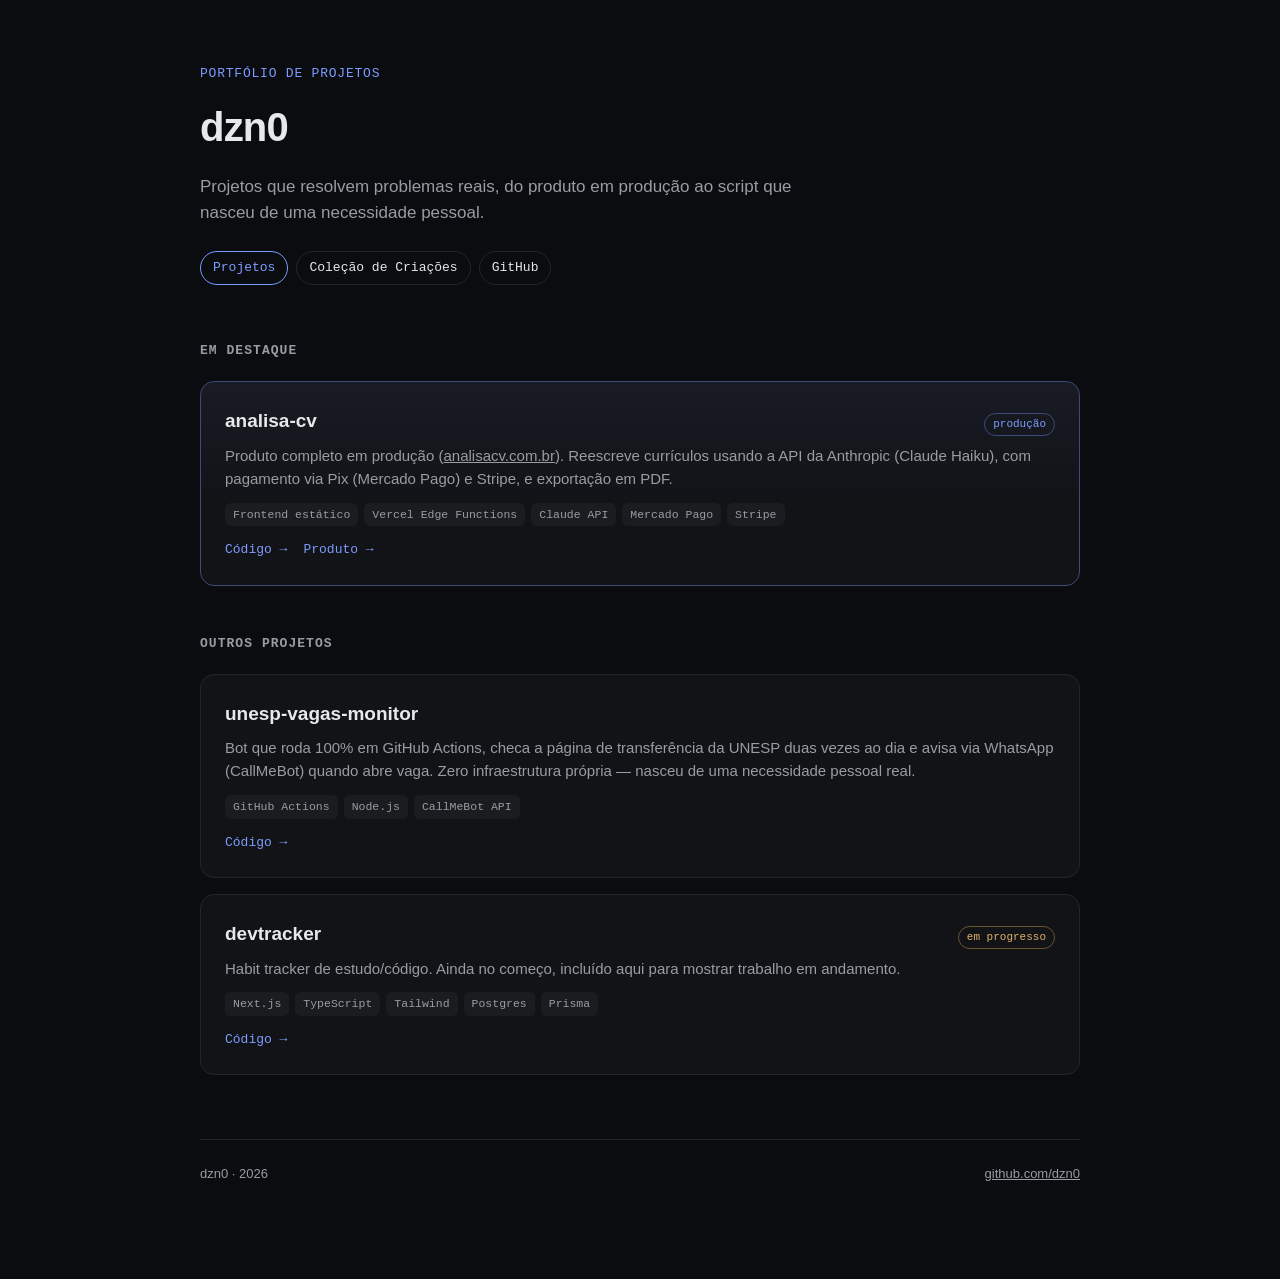
==== index.html @ fe2613f8 "Add initial GitHub Pages site with projects portfolio and creations placeholder Co-Authored-By: Clau" ====
<!doctype html>
<html lang="pt-BR">
<head>
  <meta charset="UTF-8" />
  <meta name="viewport" content="width=device-width, initial-scale=1.0" />
  <title>dzn0 — Portfólio de Projetos</title>
  <meta name="description" content="Projetos técnicos de André — analisa-cv, unesp-vagas-monitor, devtracker." />
  <link rel="stylesheet" href="assets/style.css" />
</head>
<body>
  <div class="wrap">
    <header class="hero">
      <p class="eyebrow">Portfólio de Projetos</p>
      <h1>dzn0</h1>
      <p class="lede">
        Projetos que resolvem problemas reais, do produto em produção ao script que
        nasceu de uma necessidade pessoal.
      </p>
      <nav class="nav-links">
        <a href="index.html" aria-current="page">Projetos</a>
        <a href="criacoes/index.html">Coleção de Criações</a>
        <a href="https://github.com/dzn0" target="_blank" rel="noopener">GitHub</a>
      </nav>
    </header>

    <section>
      <h2>Em destaque</h2>
      <article class="card featured">
        <div class="card-top">
          <h3><a href="https://github.com/dzn0/analisa-cv" target="_blank" rel="noopener">analisa-cv</a></h3>
          <span class="tag">produção</span>
        </div>
        <p>
          Produto completo em produção (<a href="https://analisacv.com.br" target="_blank" rel="noopener" style="color:var(--text-dim)">analisacv.com.br</a>).
          Reescreve currículos usando a API da Anthropic (Claude Haiku), com pagamento via
          Pix (Mercado Pago) e Stripe, e exportação em PDF.
        </p>
        <div class="stack">
          <span>Frontend estático</span>
          <span>Vercel Edge Functions</span>
          <span>Claude API</span>
          <span>Mercado Pago</span>
          <span>Stripe</span>
        </div>
        <div class="card-links">
          <a href="https://github.com/dzn0/analisa-cv" target="_blank" rel="noopener">Código →</a>
          <a href="https://analisacv.com.br" target="_blank" rel="noopener">Produto →</a>
        </div>
      </article>
    </section>

    <section>
      <h2>Outros projetos</h2>

      <article class="card">
        <div class="card-top">
          <h3><a href="https://github.com/dzn0/unesp-vagas-monitor" target="_blank" rel="noopener">unesp-vagas-monitor</a></h3>
        </div>
        <p>
          Bot que roda 100% em GitHub Actions, checa a página de transferência da UNESP
          duas vezes ao dia e avisa via WhatsApp (CallMeBot) quando abre vaga. Zero
          infraestrutura própria — nasceu de uma necessidade pessoal real.
        </p>
        <div class="stack">
          <span>GitHub Actions</span>
          <span>Node.js</span>
          <span>CallMeBot API</span>
        </div>
        <div class="card-links">
          <a href="https://github.com/dzn0/unesp-vagas-monitor" target="_blank" rel="noopener">Código →</a>
        </div>
      </article>

      <article class="card">
        <div class="card-top">
          <h3><a href="https://github.com/dzn0/devtracker" target="_blank" rel="noopener">devtracker</a></h3>
          <span class="tag wip">em progresso</span>
        </div>
        <p>
          Habit tracker de estudo/código. Ainda no começo, incluído aqui para mostrar
          trabalho em andamento.
        </p>
        <div class="stack">
          <span>Next.js</span>
          <span>TypeScript</span>
          <span>Tailwind</span>
          <span>Postgres</span>
          <span>Prisma</span>
        </div>
        <div class="card-links">
          <a href="https://github.com/dzn0/devtracker" target="_blank" rel="noopener">Código →</a>
        </div>
      </article>
    </section>

    <footer>
      <span>dzn0 · 2026</span>
      <a href="https://github.com/dzn0" target="_blank" rel="noopener">github.com/dzn0</a>
    </footer>
  </div>
</body>
</html>
---- assets/style.css ----
:root {
  color-scheme: dark;
  --bg: #0b0c0f;
  --bg-elev: #121317;
  --border: #23252b;
  --text: #e7e8ea;
  --text-dim: #9a9ca3;
  --accent: #7c9cff;
  --accent-dim: #3d4a7a;
  --mono: "SFMono-Regular", ui-monospace, "JetBrains Mono", Consolas, monospace;
  --sans: -apple-system, "Segoe UI", Inter, Helvetica, Arial, sans-serif;
  --radius: 14px;
  --max-width: 880px;
}

* { box-sizing: border-box; }

html, body {
  margin: 0;
  padding: 0;
  background: var(--bg);
  color: var(--text);
  font-family: var(--sans);
  line-height: 1.55;
}

body {
  padding: 64px 24px 96px;
}

.wrap {
  max-width: var(--max-width);
  margin: 0 auto;
}

header.hero {
  margin-bottom: 56px;
}

.eyebrow {
  font-family: var(--mono);
  font-size: 13px;
  color: var(--accent);
  letter-spacing: 0.06em;
  text-transform: uppercase;
  margin: 0 0 12px;
}

h1 {
  font-size: clamp(28px, 5vw, 40px);
  margin: 0 0 16px;
  letter-spacing: -0.02em;
}

.lede {
  color: var(--text-dim);
  font-size: 17px;
  max-width: 640px;
  margin: 0 0 24px;
}

.nav-links {
  display: flex;
  gap: 8px;
  flex-wrap: wrap;
}

.nav-links a {
  font-family: var(--mono);
  font-size: 13px;
  color: var(--text);
  text-decoration: none;
  border: 1px solid var(--border);
  padding: 6px 12px;
  border-radius: 999px;
  transition: border-color 0.15s ease, color 0.15s ease;
}

.nav-links a:hover,
.nav-links a[aria-current="page"] {
  border-color: var(--accent);
  color: var(--accent);
}

section {
  margin-bottom: 48px;
}

section > h2 {
  font-size: 13px;
  font-family: var(--mono);
  text-transform: uppercase;
  letter-spacing: 0.08em;
  color: var(--text-dim);
  margin: 0 0 20px;
}

.card {
  background: var(--bg-elev);
  border: 1px solid var(--border);
  border-radius: var(--radius);
  padding: 24px;
  margin-bottom: 16px;
  transition: border-color 0.15s ease, transform 0.15s ease;
}

.card:hover {
  border-color: var(--accent-dim);
}

.card.featured {
  border-color: var(--accent-dim);
  background: linear-gradient(180deg, rgba(124,156,255,0.06), transparent 60%), var(--bg-elev);
}

.card-top {
  display: flex;
  align-items: baseline;
  justify-content: space-between;
  gap: 12px;
  flex-wrap: wrap;
  margin-bottom: 8px;
}

.card h3 {
  margin: 0;
  font-size: 19px;
}

.card h3 a {
  color: var(--text);
  text-decoration: none;
}

.card h3 a:hover {
  color: var(--accent);
}

.tag {
  font-family: var(--mono);
  font-size: 11px;
  color: var(--accent);
  border: 1px solid var(--accent-dim);
  padding: 2px 8px;
  border-radius: 999px;
  white-space: nowrap;
}

.tag.wip {
  color: #e0b168;
  border-color: #6b552e;
}

.card p {
  color: var(--text-dim);
  margin: 0 0 12px;
  font-size: 15px;
}

.stack {
  display: flex;
  flex-wrap: wrap;
  gap: 6px;
  margin-bottom: 14px;
}

.stack span {
  font-family: var(--mono);
  font-size: 11.5px;
  color: var(--text-dim);
  background: rgba(255,255,255,0.04);
  padding: 3px 8px;
  border-radius: 6px;
}

.card-links {
  display: flex;
  gap: 16px;
}

.card-links a {
  font-family: var(--mono);
  font-size: 13px;
  color: var(--accent);
  text-decoration: none;
}

.card-links a:hover {
  text-decoration: underline;
}

.placeholder {
  border: 1px dashed var(--border);
  border-radius: var(--radius);
  padding: 32px 24px;
  color: var(--text-dim);
  font-size: 14px;
  text-align: center;
}

.gallery {
  display: grid;
  grid-template-columns: repeat(auto-fill, minmax(220px, 1fr));
  gap: 16px;
}

.gallery figure {
  margin: 0;
  border: 1px solid var(--border);
  border-radius: var(--radius);
  overflow: hidden;
  background: var(--bg-elev);
}

.gallery img {
  display: block;
  width: 100%;
  height: auto;
}

.gallery figcaption {
  padding: 10px 14px;
  font-size: 13px;
  color: var(--text-dim);
}

footer {
  margin-top: 64px;
  padding-top: 24px;
  border-top: 1px solid var(--border);
  color: var(--text-dim);
  font-size: 13px;
  display: flex;
  justify-content: space-between;
  flex-wrap: wrap;
  gap: 8px;
}

footer a {
  color: var(--text-dim);
}

footer a:hover {
  color: var(--accent);
}
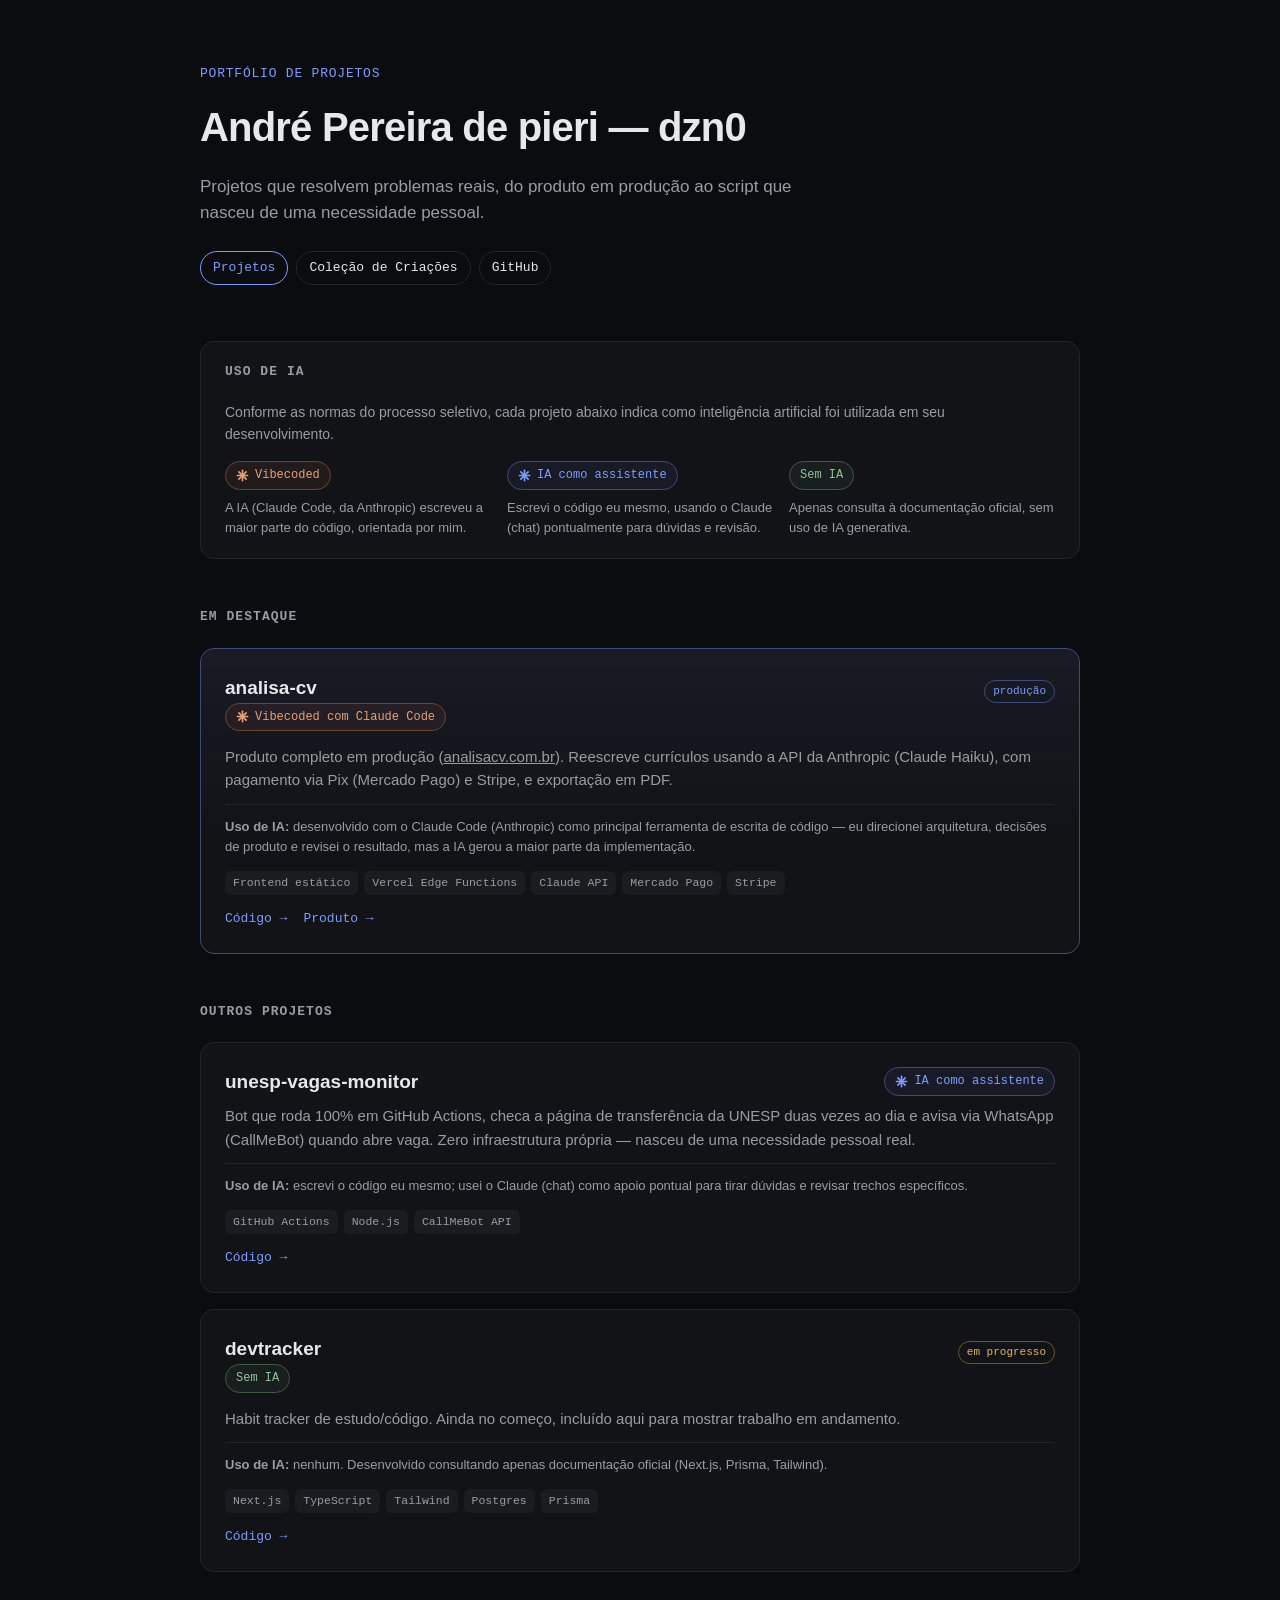
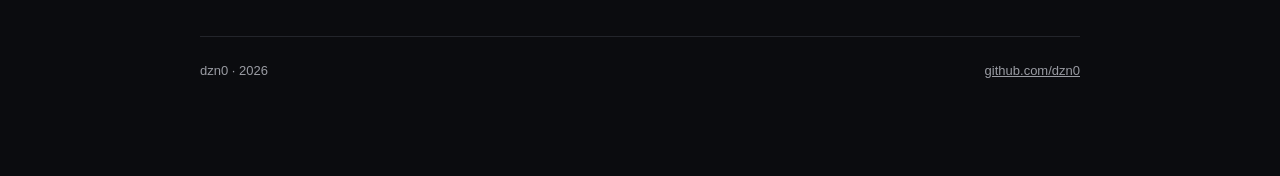
==== commit d3e6bd16: "Add AI usage disclosure per selection process rules Tag each project as vibecoded (Claude Code), ass" ====
--- a/index.html
+++ b/index.html
@@ -11,7 +11,7 @@
   <div class="wrap">
     <header class="hero">
       <p class="eyebrow">Portfólio de Projetos</p>
-      <h1>dzn0</h1>
+      <h1>André Pereira de pieri — dzn0</h1>
       <p class="lede">
         Projetos que resolvem problemas reais, do produto em produção ao script que
         nasceu de uma necessidade pessoal.
@@ -23,6 +23,44 @@
       </nav>
     </header>
 
+    <section class="ai-legend">
+      <h2>Uso de IA</h2>
+      <p>
+        Conforme as normas do processo seletivo, cada projeto abaixo indica como
+        inteligência artificial foi utilizada em seu desenvolvimento.
+      </p>
+      <div class="ai-key">
+        <div class="ai-key-item">
+          <span class="ai-badge vibecoded">
+            <svg viewBox="0 0 24 24" fill="currentColor" aria-hidden="true">
+              <rect x="10.5" y="1" width="3" height="22" rx="1.5"/>
+              <rect x="10.5" y="1" width="3" height="22" rx="1.5" transform="rotate(45 12 12)"/>
+              <rect x="10.5" y="1" width="3" height="22" rx="1.5" transform="rotate(90 12 12)"/>
+              <rect x="10.5" y="1" width="3" height="22" rx="1.5" transform="rotate(135 12 12)"/>
+            </svg>
+            Vibecoded
+          </span>
+          <p>A IA (Claude Code, da Anthropic) escreveu a maior parte do código, orientada por mim.</p>
+        </div>
+        <div class="ai-key-item">
+          <span class="ai-badge assisted">
+            <svg viewBox="0 0 24 24" fill="currentColor" aria-hidden="true">
+              <rect x="10.5" y="1" width="3" height="22" rx="1.5"/>
+              <rect x="10.5" y="1" width="3" height="22" rx="1.5" transform="rotate(45 12 12)"/>
+              <rect x="10.5" y="1" width="3" height="22" rx="1.5" transform="rotate(90 12 12)"/>
+              <rect x="10.5" y="1" width="3" height="22" rx="1.5" transform="rotate(135 12 12)"/>
+            </svg>
+            IA como assistente
+          </span>
+          <p>Escrevi o código eu mesmo, usando o Claude (chat) pontualmente para dúvidas e revisão.</p>
+        </div>
+        <div class="ai-key-item">
+          <span class="ai-badge none">Sem IA</span>
+          <p>Apenas consulta à documentação oficial, sem uso de IA generativa.</p>
+        </div>
+      </div>
+    </section>
+
     <section>
       <h2>Em destaque</h2>
       <article class="card featured">
@@ -30,10 +68,26 @@
           <h3><a href="https://github.com/dzn0/analisa-cv" target="_blank" rel="noopener">analisa-cv</a></h3>
           <span class="tag">produção</span>
         </div>
+        <div class="card-top" style="margin-top:-8px; margin-bottom:14px;">
+          <span class="ai-badge vibecoded">
+            <svg viewBox="0 0 24 24" fill="currentColor" aria-hidden="true">
+              <rect x="10.5" y="1" width="3" height="22" rx="1.5"/>
+              <rect x="10.5" y="1" width="3" height="22" rx="1.5" transform="rotate(45 12 12)"/>
+              <rect x="10.5" y="1" width="3" height="22" rx="1.5" transform="rotate(90 12 12)"/>
+              <rect x="10.5" y="1" width="3" height="22" rx="1.5" transform="rotate(135 12 12)"/>
+            </svg>
+            Vibecoded com Claude Code
+          </span>
+        </div>
         <p>
           Produto completo em produção (<a href="https://analisacv.com.br" target="_blank" rel="noopener" style="color:var(--text-dim)">analisacv.com.br</a>).
           Reescreve currículos usando a API da Anthropic (Claude Haiku), com pagamento via
           Pix (Mercado Pago) e Stripe, e exportação em PDF.
+        </p>
+        <p class="ai-note">
+          <strong>Uso de IA:</strong> desenvolvido com o Claude Code (Anthropic) como
+          principal ferramenta de escrita de código — eu direcionei arquitetura, decisões
+          de produto e revisei o resultado, mas a IA gerou a maior parte da implementação.
         </p>
         <div class="stack">
           <span>Frontend estático</span>
@@ -55,11 +109,24 @@
       <article class="card">
         <div class="card-top">
           <h3><a href="https://github.com/dzn0/unesp-vagas-monitor" target="_blank" rel="noopener">unesp-vagas-monitor</a></h3>
+          <span class="ai-badge assisted">
+            <svg viewBox="0 0 24 24" fill="currentColor" aria-hidden="true">
+              <rect x="10.5" y="1" width="3" height="22" rx="1.5"/>
+              <rect x="10.5" y="1" width="3" height="22" rx="1.5" transform="rotate(45 12 12)"/>
+              <rect x="10.5" y="1" width="3" height="22" rx="1.5" transform="rotate(90 12 12)"/>
+              <rect x="10.5" y="1" width="3" height="22" rx="1.5" transform="rotate(135 12 12)"/>
+            </svg>
+            IA como assistente
+          </span>
         </div>
         <p>
           Bot que roda 100% em GitHub Actions, checa a página de transferência da UNESP
           duas vezes ao dia e avisa via WhatsApp (CallMeBot) quando abre vaga. Zero
           infraestrutura própria — nasceu de uma necessidade pessoal real.
+        </p>
+        <p class="ai-note">
+          <strong>Uso de IA:</strong> escrevi o código eu mesmo; usei o Claude (chat) como
+          apoio pontual para tirar dúvidas e revisar trechos específicos.
         </p>
         <div class="stack">
           <span>GitHub Actions</span>
@@ -76,9 +143,16 @@
           <h3><a href="https://github.com/dzn0/devtracker" target="_blank" rel="noopener">devtracker</a></h3>
           <span class="tag wip">em progresso</span>
         </div>
+        <div class="card-top" style="margin-top:-8px; margin-bottom:14px;">
+          <span class="ai-badge none">Sem IA</span>
+        </div>
         <p>
           Habit tracker de estudo/código. Ainda no começo, incluído aqui para mostrar
           trabalho em andamento.
+        </p>
+        <p class="ai-note">
+          <strong>Uso de IA:</strong> nenhum. Desenvolvido consultando apenas
+          documentação oficial (Next.js, Prisma, Tailwind).
         </p>
         <div class="stack">
           <span>Next.js</span>
--- a/assets/style.css
+++ b/assets/style.css
@@ -189,6 +189,75 @@
   text-decoration: underline;
 }
 
+.ai-legend {
+  border: 1px solid var(--border);
+  border-radius: var(--radius);
+  padding: 20px 24px;
+  background: var(--bg-elev);
+}
+
+.ai-legend > p {
+  color: var(--text-dim);
+  font-size: 14px;
+  margin: 0 0 16px;
+}
+
+.ai-key {
+  display: grid;
+  grid-template-columns: repeat(auto-fit, minmax(200px, 1fr));
+  gap: 16px;
+}
+
+.ai-key-item p {
+  color: var(--text-dim);
+  font-size: 13px;
+  margin: 8px 0 0;
+}
+
+.ai-badge {
+  display: inline-flex;
+  align-items: center;
+  gap: 6px;
+  font-family: var(--mono);
+  font-size: 12px;
+  padding: 4px 10px;
+  border-radius: 999px;
+  border: 1px solid;
+  white-space: nowrap;
+}
+
+.ai-badge svg {
+  width: 13px;
+  height: 13px;
+  flex-shrink: 0;
+}
+
+.ai-badge.vibecoded {
+  color: #e8a077;
+  border-color: #6b4530;
+  background: rgba(217, 119, 87, 0.08);
+}
+
+.ai-badge.assisted {
+  color: var(--accent);
+  border-color: var(--accent-dim);
+  background: rgba(124, 156, 255, 0.06);
+}
+
+.ai-badge.none {
+  color: #8fc396;
+  border-color: #3d5c40;
+  background: rgba(143, 195, 150, 0.06);
+}
+
+.card .ai-note {
+  color: var(--text-dim);
+  font-size: 13px;
+  margin: 0 0 14px;
+  padding-top: 12px;
+  border-top: 1px solid var(--border);
+}
+
 .placeholder {
   border: 1px dashed var(--border);
   border-radius: var(--radius);
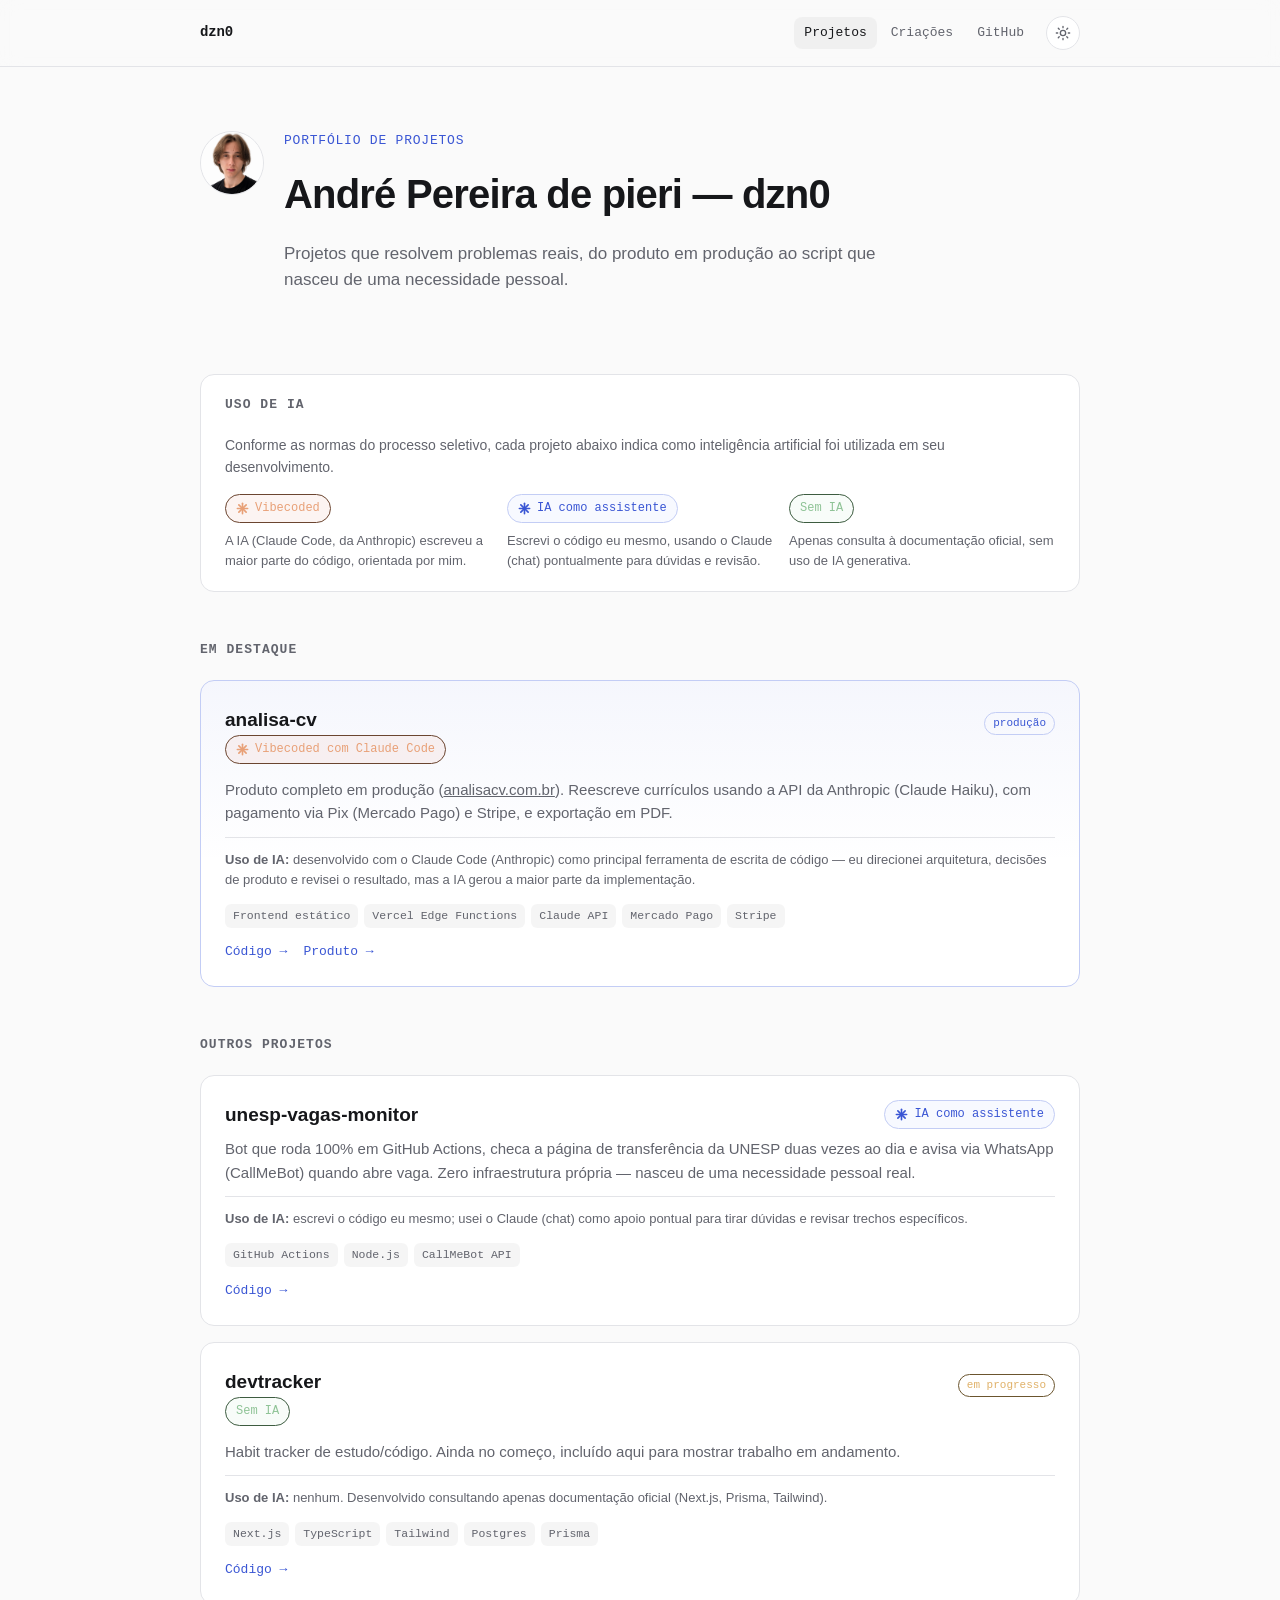
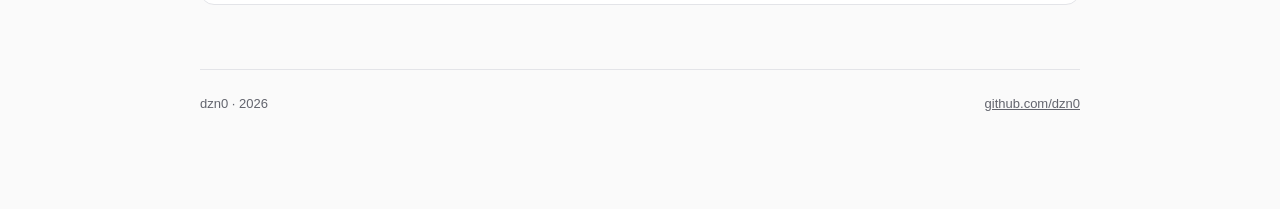
==== commit 2bcdce76: "Add site header with light/dark toggle and profile photo Defaults to light mode; preference persists" ====
--- a/index.html
+++ b/index.html
@@ -6,21 +6,48 @@
   <title>dzn0 — Portfólio de Projetos</title>
   <meta name="description" content="Projetos técnicos de André — analisa-cv, unesp-vagas-monitor, devtracker." />
   <link rel="stylesheet" href="assets/style.css" />
+  <script>
+    (function () {
+      try {
+        if (localStorage.getItem("theme") === "dark") {
+          document.documentElement.setAttribute("data-theme", "dark");
+        }
+      } catch (e) {}
+    })();
+  </script>
 </head>
 <body>
+  <header class="site-header">
+    <div class="wrap">
+      <a class="brand" href="index.html">dzn0</a>
+      <nav>
+        <a href="index.html" aria-current="page">Projetos</a>
+        <a href="criacoes/index.html">Criações</a>
+        <a href="https://github.com/dzn0" target="_blank" rel="noopener">GitHub</a>
+        <button class="theme-toggle" type="button" onclick="window.__toggleTheme()" aria-label="Alternar tema claro/escuro">
+          <svg class="icon-sun" viewBox="0 0 24 24" fill="none" stroke="currentColor" stroke-width="2" stroke-linecap="round" stroke-linejoin="round" aria-hidden="true">
+            <circle cx="12" cy="12" r="4"/>
+            <path d="M12 2v2M12 20v2M4.93 4.93l1.41 1.41M17.66 17.66l1.41 1.41M2 12h2M20 12h2M6.34 17.66l-1.41 1.41M19.07 4.93l-1.41 1.41"/>
+          </svg>
+          <svg class="icon-moon" viewBox="0 0 24 24" fill="currentColor" aria-hidden="true">
+            <path d="M21 12.79A9 9 0 1 1 11.21 3 7 7 0 0 0 21 12.79z"/>
+          </svg>
+        </button>
+      </nav>
+    </div>
+  </header>
+
   <div class="wrap">
     <header class="hero">
-      <p class="eyebrow">Portfólio de Projetos</p>
-      <h1>André Pereira de pieri — dzn0</h1>
-      <p class="lede">
-        Projetos que resolvem problemas reais, do produto em produção ao script que
-        nasceu de uma necessidade pessoal.
-      </p>
-      <nav class="nav-links">
-        <a href="index.html" aria-current="page">Projetos</a>
-        <a href="criacoes/index.html">Coleção de Criações</a>
-        <a href="https://github.com/dzn0" target="_blank" rel="noopener">GitHub</a>
-      </nav>
+      <img class="avatar" src="assets/profile.png" alt="Foto de André Pereira de Pieri" />
+      <div>
+        <p class="eyebrow">Portfólio de Projetos</p>
+        <h1>André Pereira de pieri — dzn0</h1>
+        <p class="lede">
+          Projetos que resolvem problemas reais, do produto em produção ao script que
+          nasceu de uma necessidade pessoal.
+        </p>
+      </div>
     </header>
 
     <section class="ai-legend">
@@ -172,5 +199,6 @@
       <a href="https://github.com/dzn0" target="_blank" rel="noopener">github.com/dzn0</a>
     </footer>
   </div>
+  <script src="assets/theme.js"></script>
 </body>
 </html>
--- a/assets/style.css
+++ b/assets/style.css
@@ -1,4 +1,22 @@
 :root {
+  color-scheme: light;
+  --bg: #fafafa;
+  --bg-elev: #ffffff;
+  --border: #e3e4e8;
+  --text: #16171a;
+  --text-dim: #62646d;
+  --accent: #3a56d4;
+  --accent-dim: #c3cdf5;
+  --stack-bg: rgba(0, 0, 0, 0.04);
+  --tint: rgba(58, 86, 212, 0.05);
+  --header-bg: rgba(250, 250, 250, 0.85);
+  --mono: "SFMono-Regular", ui-monospace, "JetBrains Mono", Consolas, monospace;
+  --sans: -apple-system, "Segoe UI", Inter, Helvetica, Arial, sans-serif;
+  --radius: 14px;
+  --max-width: 880px;
+}
+
+html[data-theme="dark"] {
   color-scheme: dark;
   --bg: #0b0c0f;
   --bg-elev: #121317;
@@ -7,11 +25,12 @@
   --text-dim: #9a9ca3;
   --accent: #7c9cff;
   --accent-dim: #3d4a7a;
-  --mono: "SFMono-Regular", ui-monospace, "JetBrains Mono", Consolas, monospace;
-  --sans: -apple-system, "Segoe UI", Inter, Helvetica, Arial, sans-serif;
-  --radius: 14px;
-  --max-width: 880px;
-}
+  --stack-bg: rgba(255, 255, 255, 0.04);
+  --tint: rgba(124, 156, 255, 0.06);
+  --header-bg: rgba(11, 12, 15, 0.85);
+}
+
+* { transition: background-color 0.15s ease, border-color 0.15s ease, color 0.15s ease; }
 
 * { box-sizing: border-box; }
 
@@ -25,7 +44,7 @@
 }
 
 body {
-  padding: 64px 24px 96px;
+  padding: 0 24px 96px;
 }
 
 .wrap {
@@ -33,8 +52,96 @@
   margin: 0 auto;
 }
 
+.site-header {
+  position: sticky;
+  top: 0;
+  z-index: 10;
+  backdrop-filter: blur(10px);
+  background: var(--header-bg);
+  border-bottom: 1px solid var(--border);
+  margin: 0 -24px 64px;
+  padding: 16px 24px;
+}
+
+.site-header .wrap {
+  display: flex;
+  align-items: center;
+  justify-content: space-between;
+  gap: 16px;
+}
+
+.brand {
+  font-family: var(--mono);
+  font-size: 14px;
+  font-weight: 600;
+  color: var(--text);
+  text-decoration: none;
+  letter-spacing: -0.01em;
+}
+
+.site-header nav {
+  display: flex;
+  align-items: center;
+  gap: 4px;
+}
+
+.site-header nav a {
+  font-family: var(--mono);
+  font-size: 13px;
+  color: var(--text-dim);
+  text-decoration: none;
+  padding: 6px 10px;
+  border-radius: 8px;
+}
+
+.site-header nav a:hover,
+.site-header nav a[aria-current="page"] {
+  color: var(--text);
+  background: var(--stack-bg);
+}
+
+.theme-toggle {
+  display: inline-flex;
+  align-items: center;
+  justify-content: center;
+  width: 34px;
+  height: 34px;
+  border-radius: 999px;
+  border: 1px solid var(--border);
+  background: var(--bg-elev);
+  color: var(--text-dim);
+  cursor: pointer;
+  margin-left: 8px;
+}
+
+.theme-toggle:hover {
+  color: var(--text);
+  border-color: var(--accent-dim);
+}
+
+.theme-toggle svg {
+  width: 16px;
+  height: 16px;
+}
+
+.theme-toggle .icon-moon { display: none; }
+html[data-theme="dark"] .theme-toggle .icon-sun { display: none; }
+html[data-theme="dark"] .theme-toggle .icon-moon { display: block; }
+
 header.hero {
   margin-bottom: 56px;
+  display: flex;
+  align-items: flex-start;
+  gap: 20px;
+}
+
+.avatar {
+  width: 64px;
+  height: 64px;
+  border-radius: 50%;
+  object-fit: cover;
+  border: 1px solid var(--border);
+  flex-shrink: 0;
 }
 
 .eyebrow {
@@ -110,7 +217,7 @@
 
 .card.featured {
   border-color: var(--accent-dim);
-  background: linear-gradient(180deg, rgba(124,156,255,0.06), transparent 60%), var(--bg-elev);
+  background: linear-gradient(180deg, var(--tint), transparent 60%), var(--bg-elev);
 }
 
 .card-top {
@@ -168,7 +275,7 @@
   font-family: var(--mono);
   font-size: 11.5px;
   color: var(--text-dim);
-  background: rgba(255,255,255,0.04);
+  background: var(--stack-bg);
   padding: 3px 8px;
   border-radius: 6px;
 }
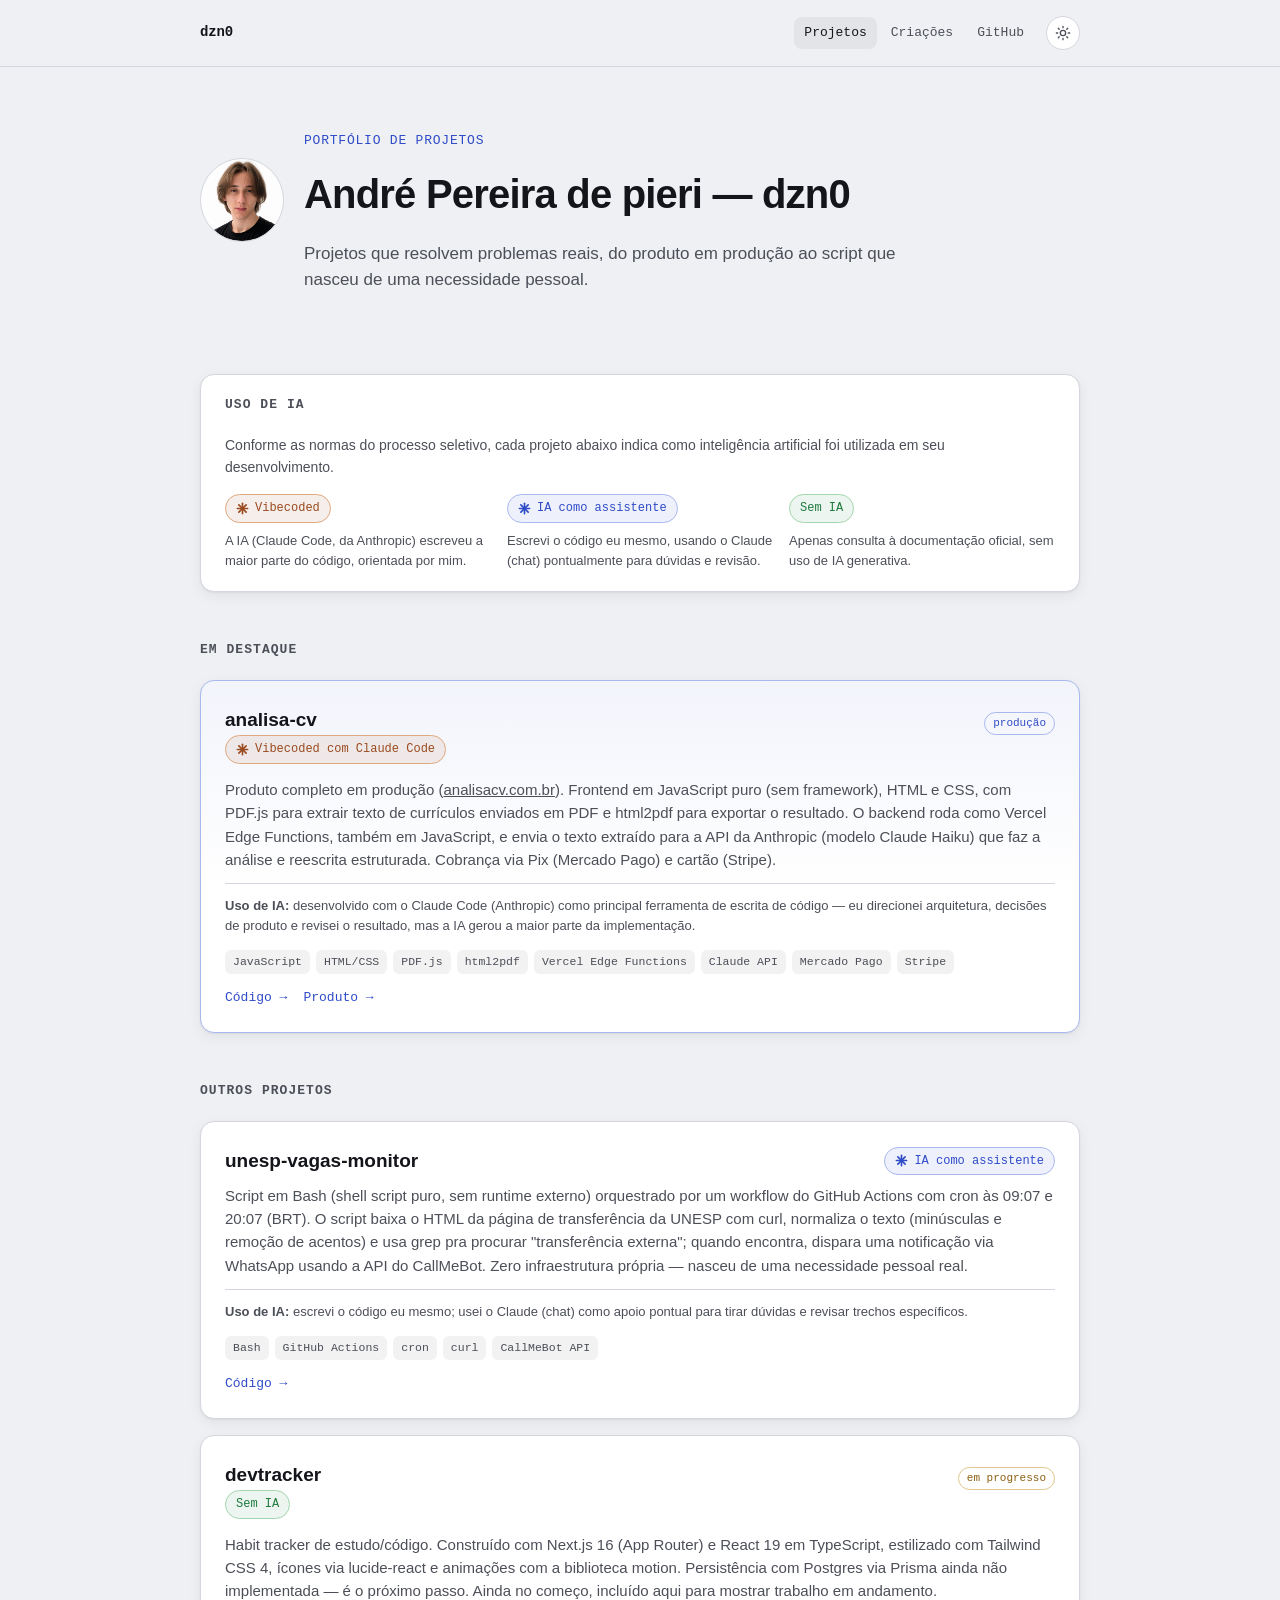
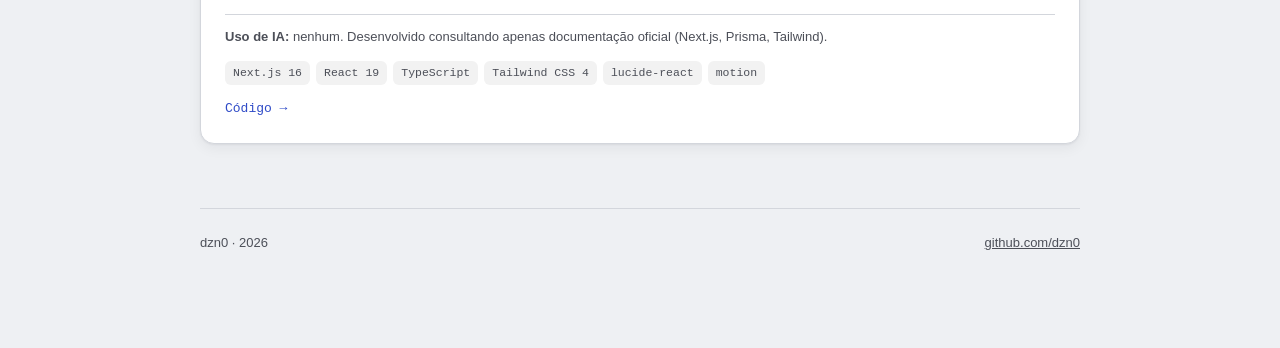
==== commit 0680b62d: "Improve light theme contrast and add detailed tech stacks per project Light mode now uses darker tex" ====
--- a/index.html
+++ b/index.html
@@ -108,8 +108,11 @@
         </div>
         <p>
           Produto completo em produção (<a href="https://analisacv.com.br" target="_blank" rel="noopener" style="color:var(--text-dim)">analisacv.com.br</a>).
-          Reescreve currículos usando a API da Anthropic (Claude Haiku), com pagamento via
-          Pix (Mercado Pago) e Stripe, e exportação em PDF.
+          Frontend em JavaScript puro (sem framework), HTML e CSS, com PDF.js para extrair
+          texto de currículos enviados em PDF e html2pdf para exportar o resultado. O
+          backend roda como Vercel Edge Functions, também em JavaScript, e envia o texto
+          extraído para a API da Anthropic (modelo Claude Haiku) que faz a análise e
+          reescrita estruturada. Cobrança via Pix (Mercado Pago) e cartão (Stripe).
         </p>
         <p class="ai-note">
           <strong>Uso de IA:</strong> desenvolvido com o Claude Code (Anthropic) como
@@ -117,7 +120,10 @@
           de produto e revisei o resultado, mas a IA gerou a maior parte da implementação.
         </p>
         <div class="stack">
-          <span>Frontend estático</span>
+          <span>JavaScript</span>
+          <span>HTML/CSS</span>
+          <span>PDF.js</span>
+          <span>html2pdf</span>
           <span>Vercel Edge Functions</span>
           <span>Claude API</span>
           <span>Mercado Pago</span>
@@ -147,8 +153,11 @@
           </span>
         </div>
         <p>
-          Bot que roda 100% em GitHub Actions, checa a página de transferência da UNESP
-          duas vezes ao dia e avisa via WhatsApp (CallMeBot) quando abre vaga. Zero
+          Script em Bash (shell script puro, sem runtime externo) orquestrado por um
+          workflow do GitHub Actions com cron às 09:07 e 20:07 (BRT). O script baixa o
+          HTML da página de transferência da UNESP com curl, normaliza o texto (minúsculas
+          e remoção de acentos) e usa grep pra procurar "transferência externa"; quando
+          encontra, dispara uma notificação via WhatsApp usando a API do CallMeBot. Zero
           infraestrutura própria — nasceu de uma necessidade pessoal real.
         </p>
         <p class="ai-note">
@@ -156,8 +165,10 @@
           apoio pontual para tirar dúvidas e revisar trechos específicos.
         </p>
         <div class="stack">
+          <span>Bash</span>
           <span>GitHub Actions</span>
-          <span>Node.js</span>
+          <span>cron</span>
+          <span>curl</span>
           <span>CallMeBot API</span>
         </div>
         <div class="card-links">
@@ -174,19 +185,23 @@
           <span class="ai-badge none">Sem IA</span>
         </div>
         <p>
-          Habit tracker de estudo/código. Ainda no começo, incluído aqui para mostrar
-          trabalho em andamento.
+          Habit tracker de estudo/código. Construído com Next.js 16 (App Router) e React
+          19 em TypeScript, estilizado com Tailwind CSS 4, ícones via lucide-react e
+          animações com a biblioteca motion. Persistência com Postgres via Prisma ainda
+          não implementada — é o próximo passo. Ainda no começo, incluído aqui para
+          mostrar trabalho em andamento.
         </p>
         <p class="ai-note">
           <strong>Uso de IA:</strong> nenhum. Desenvolvido consultando apenas
           documentação oficial (Next.js, Prisma, Tailwind).
         </p>
         <div class="stack">
-          <span>Next.js</span>
+          <span>Next.js 16</span>
+          <span>React 19</span>
           <span>TypeScript</span>
-          <span>Tailwind</span>
-          <span>Postgres</span>
-          <span>Prisma</span>
+          <span>Tailwind CSS 4</span>
+          <span>lucide-react</span>
+          <span>motion</span>
         </div>
         <div class="card-links">
           <a href="https://github.com/dzn0/devtracker" target="_blank" rel="noopener">Código →</a>
--- a/assets/style.css
+++ b/assets/style.css
@@ -1,15 +1,25 @@
 :root {
   color-scheme: light;
-  --bg: #fafafa;
+  --bg: #eef0f3;
   --bg-elev: #ffffff;
-  --border: #e3e4e8;
-  --text: #16171a;
-  --text-dim: #62646d;
-  --accent: #3a56d4;
-  --accent-dim: #c3cdf5;
-  --stack-bg: rgba(0, 0, 0, 0.04);
-  --tint: rgba(58, 86, 212, 0.05);
-  --header-bg: rgba(250, 250, 250, 0.85);
+  --border: #d3d6dc;
+  --text: #14151a;
+  --text-dim: #4c4f58;
+  --accent: #2f4bc7;
+  --accent-dim: #a9b8ee;
+  --stack-bg: rgba(20, 21, 26, 0.055);
+  --tint: rgba(47, 75, 199, 0.06);
+  --header-bg: rgba(238, 240, 243, 0.9);
+  --shadow: 0 1px 2px rgba(20, 21, 26, 0.05), 0 4px 14px rgba(20, 21, 26, 0.06);
+  --badge-vibe-fg: #9a4a1e;
+  --badge-vibe-border: #dfa87e;
+  --badge-vibe-bg: rgba(154, 74, 30, 0.09);
+  --badge-none-fg: #1f7a3d;
+  --badge-none-border: #a3d6ae;
+  --badge-none-bg: rgba(31, 122, 61, 0.08);
+  --badge-assist-bg: rgba(47, 75, 199, 0.08);
+  --wip-fg: #8a5f0f;
+  --wip-border: #e2c68b;
   --mono: "SFMono-Regular", ui-monospace, "JetBrains Mono", Consolas, monospace;
   --sans: -apple-system, "Segoe UI", Inter, Helvetica, Arial, sans-serif;
   --radius: 14px;
@@ -28,6 +38,16 @@
   --stack-bg: rgba(255, 255, 255, 0.04);
   --tint: rgba(124, 156, 255, 0.06);
   --header-bg: rgba(11, 12, 15, 0.85);
+  --shadow: none;
+  --badge-vibe-fg: #e8a077;
+  --badge-vibe-border: #6b4530;
+  --badge-vibe-bg: rgba(217, 119, 87, 0.08);
+  --badge-none-fg: #8fc396;
+  --badge-none-border: #3d5c40;
+  --badge-none-bg: rgba(143, 195, 150, 0.06);
+  --badge-assist-bg: rgba(124, 156, 255, 0.06);
+  --wip-fg: #e0b168;
+  --wip-border: #6b552e;
 }
 
 * { transition: background-color 0.15s ease, border-color 0.15s ease, color 0.15s ease; }
@@ -136,8 +156,9 @@
 }
 
 .avatar {
-  width: 64px;
-  height: 64px;
+  width: 84px;
+  height: 84px;
+  margin-top: 27px;
   border-radius: 50%;
   object-fit: cover;
   border: 1px solid var(--border);
@@ -208,6 +229,7 @@
   border-radius: var(--radius);
   padding: 24px;
   margin-bottom: 16px;
+  box-shadow: var(--shadow);
   transition: border-color 0.15s ease, transform 0.15s ease;
 }
 
@@ -254,8 +276,8 @@
 }
 
 .tag.wip {
-  color: #e0b168;
-  border-color: #6b552e;
+  color: var(--wip-fg);
+  border-color: var(--wip-border);
 }
 
 .card p {
@@ -301,6 +323,7 @@
   border-radius: var(--radius);
   padding: 20px 24px;
   background: var(--bg-elev);
+  box-shadow: var(--shadow);
 }
 
 .ai-legend > p {
@@ -340,21 +363,21 @@
 }
 
 .ai-badge.vibecoded {
-  color: #e8a077;
-  border-color: #6b4530;
-  background: rgba(217, 119, 87, 0.08);
+  color: var(--badge-vibe-fg);
+  border-color: var(--badge-vibe-border);
+  background: var(--badge-vibe-bg);
 }
 
 .ai-badge.assisted {
   color: var(--accent);
   border-color: var(--accent-dim);
-  background: rgba(124, 156, 255, 0.06);
+  background: var(--badge-assist-bg);
 }
 
 .ai-badge.none {
-  color: #8fc396;
-  border-color: #3d5c40;
-  background: rgba(143, 195, 150, 0.06);
+  color: var(--badge-none-fg);
+  border-color: var(--badge-none-border);
+  background: var(--badge-none-bg);
 }
 
 .card .ai-note {
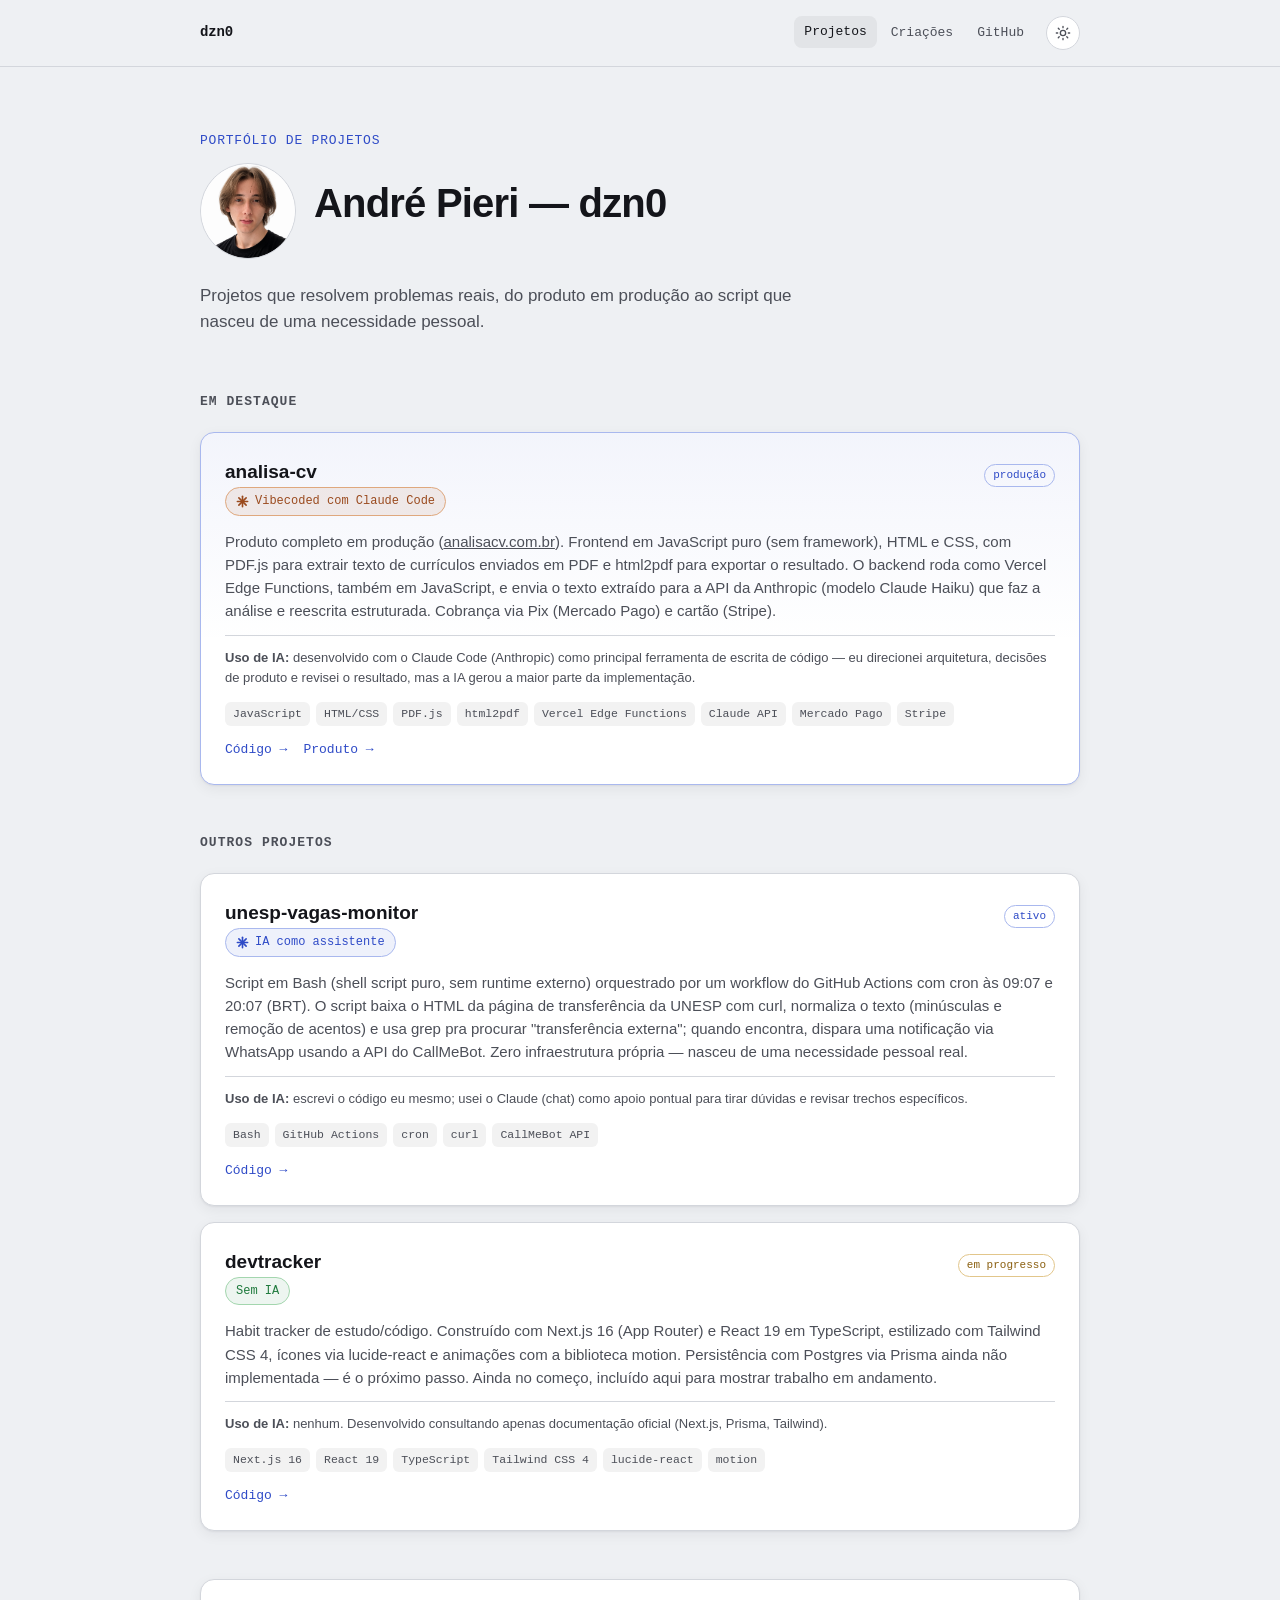
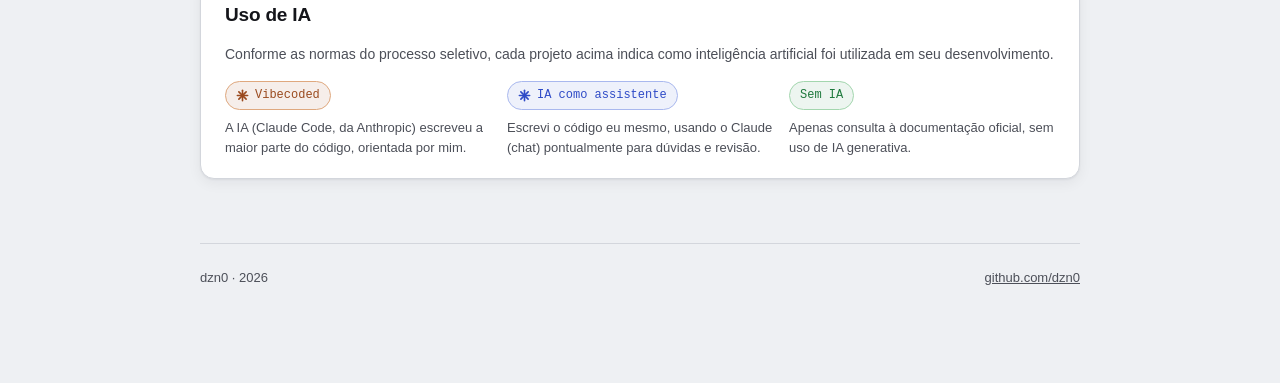
==== commit befc665f: "Add creations gallery images with lightbox and refine site styling Co-Authored-By: Claude Sonnet 5 <" ====
--- a/index.html
+++ b/index.html
@@ -39,54 +39,16 @@
 
   <div class="wrap">
     <header class="hero">
-      <img class="avatar" src="assets/profile.png" alt="Foto de André Pereira de Pieri" />
-      <div>
-        <p class="eyebrow">Portfólio de Projetos</p>
-        <h1>André Pereira de pieri — dzn0</h1>
-        <p class="lede">
-          Projetos que resolvem problemas reais, do produto em produção ao script que
-          nasceu de uma necessidade pessoal.
-        </p>
+      <p class="eyebrow">Portfólio de Projetos</p>
+      <div class="hero-title-row">
+        <img class="avatar" src="assets/profile.png" alt="Foto de André Pereira de Pieri" />
+        <h1>André Pieri — dzn0</h1>
       </div>
+      <p class="lede">
+        Projetos que resolvem problemas reais, do produto em produção ao script que
+        nasceu de uma necessidade pessoal.
+      </p>
     </header>
-
-    <section class="ai-legend">
-      <h2>Uso de IA</h2>
-      <p>
-        Conforme as normas do processo seletivo, cada projeto abaixo indica como
-        inteligência artificial foi utilizada em seu desenvolvimento.
-      </p>
-      <div class="ai-key">
-        <div class="ai-key-item">
-          <span class="ai-badge vibecoded">
-            <svg viewBox="0 0 24 24" fill="currentColor" aria-hidden="true">
-              <rect x="10.5" y="1" width="3" height="22" rx="1.5"/>
-              <rect x="10.5" y="1" width="3" height="22" rx="1.5" transform="rotate(45 12 12)"/>
-              <rect x="10.5" y="1" width="3" height="22" rx="1.5" transform="rotate(90 12 12)"/>
-              <rect x="10.5" y="1" width="3" height="22" rx="1.5" transform="rotate(135 12 12)"/>
-            </svg>
-            Vibecoded
-          </span>
-          <p>A IA (Claude Code, da Anthropic) escreveu a maior parte do código, orientada por mim.</p>
-        </div>
-        <div class="ai-key-item">
-          <span class="ai-badge assisted">
-            <svg viewBox="0 0 24 24" fill="currentColor" aria-hidden="true">
-              <rect x="10.5" y="1" width="3" height="22" rx="1.5"/>
-              <rect x="10.5" y="1" width="3" height="22" rx="1.5" transform="rotate(45 12 12)"/>
-              <rect x="10.5" y="1" width="3" height="22" rx="1.5" transform="rotate(90 12 12)"/>
-              <rect x="10.5" y="1" width="3" height="22" rx="1.5" transform="rotate(135 12 12)"/>
-            </svg>
-            IA como assistente
-          </span>
-          <p>Escrevi o código eu mesmo, usando o Claude (chat) pontualmente para dúvidas e revisão.</p>
-        </div>
-        <div class="ai-key-item">
-          <span class="ai-badge none">Sem IA</span>
-          <p>Apenas consulta à documentação oficial, sem uso de IA generativa.</p>
-        </div>
-      </div>
-    </section>
 
     <section>
       <h2>Em destaque</h2>
@@ -142,6 +104,9 @@
       <article class="card">
         <div class="card-top">
           <h3><a href="https://github.com/dzn0/unesp-vagas-monitor" target="_blank" rel="noopener">unesp-vagas-monitor</a></h3>
+          <span class="tag">ativo</span>
+        </div>
+        <div class="card-top" style="margin-top:-8px; margin-bottom:14px;">
           <span class="ai-badge assisted">
             <svg viewBox="0 0 24 24" fill="currentColor" aria-hidden="true">
               <rect x="10.5" y="1" width="3" height="22" rx="1.5"/>
@@ -207,6 +172,44 @@
           <a href="https://github.com/dzn0/devtracker" target="_blank" rel="noopener">Código →</a>
         </div>
       </article>
+    </section>
+
+    <section class="ai-legend">
+      <h2>Uso de IA</h2>
+      <p>
+        Conforme as normas do processo seletivo, cada projeto acima indica como
+        inteligência artificial foi utilizada em seu desenvolvimento.
+      </p>
+      <div class="ai-key">
+        <div class="ai-key-item">
+          <span class="ai-badge vibecoded">
+            <svg viewBox="0 0 24 24" fill="currentColor" aria-hidden="true">
+              <rect x="10.5" y="1" width="3" height="22" rx="1.5"/>
+              <rect x="10.5" y="1" width="3" height="22" rx="1.5" transform="rotate(45 12 12)"/>
+              <rect x="10.5" y="1" width="3" height="22" rx="1.5" transform="rotate(90 12 12)"/>
+              <rect x="10.5" y="1" width="3" height="22" rx="1.5" transform="rotate(135 12 12)"/>
+            </svg>
+            Vibecoded
+          </span>
+          <p>A IA (Claude Code, da Anthropic) escreveu a maior parte do código, orientada por mim.</p>
+        </div>
+        <div class="ai-key-item">
+          <span class="ai-badge assisted">
+            <svg viewBox="0 0 24 24" fill="currentColor" aria-hidden="true">
+              <rect x="10.5" y="1" width="3" height="22" rx="1.5"/>
+              <rect x="10.5" y="1" width="3" height="22" rx="1.5" transform="rotate(45 12 12)"/>
+              <rect x="10.5" y="1" width="3" height="22" rx="1.5" transform="rotate(90 12 12)"/>
+              <rect x="10.5" y="1" width="3" height="22" rx="1.5" transform="rotate(135 12 12)"/>
+            </svg>
+            IA como assistente
+          </span>
+          <p>Escrevi o código eu mesmo, usando o Claude (chat) pontualmente para dúvidas e revisão.</p>
+        </div>
+        <div class="ai-key-item">
+          <span class="ai-badge none">Sem IA</span>
+          <p>Apenas consulta à documentação oficial, sem uso de IA generativa.</p>
+        </div>
+      </div>
     </section>
 
     <footer>
--- a/assets/style.css
+++ b/assets/style.css
@@ -11,6 +11,7 @@
   --tint: rgba(47, 75, 199, 0.06);
   --header-bg: rgba(238, 240, 243, 0.9);
   --shadow: 0 1px 2px rgba(20, 21, 26, 0.05), 0 4px 14px rgba(20, 21, 26, 0.06);
+  --shadow-hover: 0 4px 10px rgba(20, 21, 26, 0.07), 0 14px 28px rgba(20, 21, 26, 0.1);
   --badge-vibe-fg: #9a4a1e;
   --badge-vibe-border: #dfa87e;
   --badge-vibe-bg: rgba(154, 74, 30, 0.09);
@@ -39,6 +40,7 @@
   --tint: rgba(124, 156, 255, 0.06);
   --header-bg: rgba(11, 12, 15, 0.85);
   --shadow: none;
+  --shadow-hover: 0 0 0 1px var(--accent-dim), 0 8px 24px rgba(0, 0, 0, 0.35);
   --badge-vibe-fg: #e8a077;
   --badge-vibe-border: #6b4530;
   --badge-vibe-bg: rgba(217, 119, 87, 0.08);
@@ -50,7 +52,10 @@
   --wip-border: #6b552e;
 }
 
-* { transition: background-color 0.15s ease, border-color 0.15s ease, color 0.15s ease; }
+* {
+  transition: background-color 0.15s ease, border-color 0.15s ease, color 0.15s ease,
+    transform 0.18s ease, box-shadow 0.18s ease, opacity 0.15s ease;
+}
 
 * { box-sizing: border-box; }
 
@@ -97,6 +102,12 @@
   color: var(--text);
   text-decoration: none;
   letter-spacing: -0.01em;
+  display: inline-block;
+}
+
+.brand:hover {
+  color: var(--accent);
+  transform: translateY(-1px);
 }
 
 .site-header nav {
@@ -114,10 +125,15 @@
   border-radius: 8px;
 }
 
+.site-header nav a {
+  display: inline-block;
+}
+
 .site-header nav a:hover,
 .site-header nav a[aria-current="page"] {
   color: var(--text);
   background: var(--stack-bg);
+  transform: translateY(-1px);
 }
 
 .theme-toggle {
@@ -137,6 +153,11 @@
 .theme-toggle:hover {
   color: var(--text);
   border-color: var(--accent-dim);
+  transform: scale(1.08) rotate(12deg);
+}
+
+.theme-toggle:active {
+  transform: scale(0.94);
 }
 
 .theme-toggle svg {
@@ -150,21 +171,32 @@
 
 header.hero {
   margin-bottom: 56px;
-  display: flex;
-  align-items: flex-start;
-  gap: 20px;
+}
+
+.hero-title-row {
+  display: flex;
+  align-items: center;
+  gap: 18px;
+}
+
+.hero-title-row h1 {
+  margin: 0 0 16px;
 }
 
 .avatar {
-  width: 84px;
-  height: 84px;
-  margin-top: 27px;
+  width: 96px;
+  height: 96px;
   border-radius: 50%;
   object-fit: cover;
   border: 1px solid var(--border);
   flex-shrink: 0;
 }
 
+.avatar:hover {
+  transform: scale(1.06) rotate(-2deg);
+  border-color: var(--accent-dim);
+}
+
 .eyebrow {
   font-family: var(--mono);
   font-size: 13px;
@@ -184,7 +216,7 @@
   color: var(--text-dim);
   font-size: 17px;
   max-width: 640px;
-  margin: 0 0 24px;
+  margin: 24px 0;
 }
 
 .nav-links {
@@ -208,6 +240,7 @@
 .nav-links a[aria-current="page"] {
   border-color: var(--accent);
   color: var(--accent);
+  transform: translateY(-1px);
 }
 
 section {
@@ -230,11 +263,12 @@
   padding: 24px;
   margin-bottom: 16px;
   box-shadow: var(--shadow);
-  transition: border-color 0.15s ease, transform 0.15s ease;
 }
 
 .card:hover {
   border-color: var(--accent-dim);
+  transform: translateY(-4px);
+  box-shadow: var(--shadow-hover);
 }
 
 .card.featured {
@@ -259,10 +293,12 @@
 .card h3 a {
   color: var(--text);
   text-decoration: none;
+  display: inline-block;
 }
 
 .card h3 a:hover {
   color: var(--accent);
+  transform: translateX(2px);
 }
 
 .tag {
@@ -273,6 +309,11 @@
   padding: 2px 8px;
   border-radius: 999px;
   white-space: nowrap;
+  display: inline-block;
+}
+
+.tag:hover {
+  transform: scale(1.08);
 }
 
 .tag.wip {
@@ -286,6 +327,14 @@
   font-size: 15px;
 }
 
+code {
+  font-family: var(--mono);
+  font-size: 0.9em;
+  background: var(--stack-bg);
+  padding: 1px 5px;
+  border-radius: 4px;
+}
+
 .stack {
   display: flex;
   flex-wrap: wrap;
@@ -300,6 +349,12 @@
   background: var(--stack-bg);
   padding: 3px 8px;
   border-radius: 6px;
+  display: inline-block;
+}
+
+.stack span:hover {
+  transform: translateY(-2px);
+  color: var(--text);
 }
 
 .card-links {
@@ -312,9 +367,11 @@
   font-size: 13px;
   color: var(--accent);
   text-decoration: none;
+  display: inline-block;
 }
 
 .card-links a:hover {
+  transform: translateX(3px);
   text-decoration: underline;
 }
 
@@ -326,10 +383,263 @@
   box-shadow: var(--shadow);
 }
 
+.ai-legend h2 {
+  font-family: var(--sans);
+  font-size: 19px;
+  font-weight: 700;
+  text-transform: none;
+  letter-spacing: -0.01em;
+  color: var(--text);
+  margin: 0 0 14px;
+}
+
 .ai-legend > p {
   color: var(--text-dim);
   font-size: 14px;
   margin: 0 0 16px;
+}
+
+.ai-legend .gallery {
+  margin-top: 4px;
+}
+
+.box-purple {
+  border-color: rgba(139, 92, 246, 0.35);
+  background: linear-gradient(180deg, rgba(139, 92, 246, 0.08), transparent 55%), var(--bg-elev);
+}
+
+.box-purple:hover {
+  transform: translateY(-3px);
+  box-shadow: var(--shadow-hover);
+}
+
+.box-purple > h2 {
+  color: #8b5cf6;
+}
+
+.box-purple .gallery figure:hover {
+  border-color: rgba(139, 92, 246, 0.55);
+  box-shadow: 0 4px 10px rgba(139, 92, 246, 0.12), 0 14px 28px rgba(139, 92, 246, 0.14);
+}
+
+.box-pink {
+  border-color: rgba(219, 39, 119, 0.35);
+  background: linear-gradient(180deg, rgba(219, 39, 119, 0.08), transparent 55%), var(--bg-elev);
+}
+
+.box-pink:hover {
+  transform: translateY(-3px);
+  box-shadow: var(--shadow-hover);
+}
+
+.box-pink > h2 {
+  color: #db2777;
+}
+
+.box-pink .gallery figure:hover {
+  border-color: rgba(219, 39, 119, 0.55);
+  box-shadow: 0 4px 10px rgba(219, 39, 119, 0.12), 0 14px 28px rgba(219, 39, 119, 0.14);
+}
+
+.box-blurple {
+  border-color: rgba(88, 101, 242, 0.35);
+  background: linear-gradient(180deg, rgba(88, 101, 242, 0.08), transparent 55%), var(--bg-elev);
+}
+
+.box-blurple:hover {
+  transform: translateY(-3px);
+  box-shadow: var(--shadow-hover);
+}
+
+.box-blurple > h2 {
+  color: #5865f2;
+}
+
+.box-blurple .gallery figure:hover {
+  border-color: rgba(88, 101, 242, 0.55);
+  box-shadow: 0 4px 10px rgba(88, 101, 242, 0.12), 0 14px 28px rgba(88, 101, 242, 0.14);
+}
+
+.box-cyan {
+  border-color: rgba(6, 182, 212, 0.35);
+  background: linear-gradient(180deg, rgba(6, 182, 212, 0.08), transparent 55%), var(--bg-elev);
+}
+
+.box-cyan:hover {
+  transform: translateY(-3px);
+  box-shadow: var(--shadow-hover);
+}
+
+.box-cyan > h2,
+.box-cyan h2 {
+  color: #0891b2;
+}
+
+.box-cyan .gallery figure:hover,
+.box-cyan .shot-list figure:hover {
+  border-color: rgba(6, 182, 212, 0.55);
+  box-shadow: 0 4px 10px rgba(6, 182, 212, 0.12), 0 14px 28px rgba(6, 182, 212, 0.14);
+}
+
+.box-green {
+  border-color: rgba(5, 150, 105, 0.35);
+  background: linear-gradient(180deg, rgba(5, 150, 105, 0.08), transparent 55%), var(--bg-elev);
+}
+
+.box-green:hover {
+  transform: translateY(-3px);
+  box-shadow: var(--shadow-hover);
+}
+
+.box-green > h2,
+.box-green h2 {
+  color: #059669;
+}
+
+.box-green .gallery figure:hover,
+.box-green .shot-list figure:hover {
+  border-color: rgba(5, 150, 105, 0.55);
+  box-shadow: 0 4px 10px rgba(5, 150, 105, 0.12), 0 14px 28px rgba(5, 150, 105, 0.14);
+}
+
+.box-amber {
+  border-color: rgba(217, 119, 6, 0.35);
+  background: linear-gradient(180deg, rgba(217, 119, 6, 0.08), transparent 55%), var(--bg-elev);
+}
+
+.box-amber:hover {
+  transform: translateY(-3px);
+  box-shadow: var(--shadow-hover);
+}
+
+.box-amber > h2,
+.box-amber h2 {
+  color: #b45309;
+}
+
+.box-title-row {
+  display: flex;
+  align-items: center;
+  gap: 10px;
+  margin: 0 0 14px;
+}
+
+.box-title-row img {
+  width: 36px;
+  height: 36px;
+  object-fit: contain;
+  flex-shrink: 0;
+}
+
+.box-title-row h2 {
+  margin: 0;
+}
+
+.shot-list {
+  display: flex;
+  flex-direction: column;
+  gap: 20px;
+  margin-top: 16px;
+}
+
+.shot-list figure {
+  margin: 0;
+  border: 1px solid var(--border);
+  border-radius: var(--radius);
+  overflow: hidden;
+  background: var(--bg-elev);
+}
+
+.shot-list img {
+  display: block;
+  width: 100%;
+  max-width: 460px;
+  margin: 0 auto;
+  cursor: zoom-in;
+}
+
+.shot-list figure:hover {
+  border-color: var(--accent-dim);
+  box-shadow: var(--shadow-hover);
+}
+
+.shot-list figure:hover img {
+  transform: scale(1.02);
+}
+
+.shot-list figcaption {
+  padding: 14px 18px;
+  border-top: 1px solid var(--border);
+}
+
+.shot-list figcaption strong {
+  display: block;
+  font-size: 14px;
+  color: var(--text);
+  margin-bottom: 4px;
+}
+
+.shot-list figcaption span {
+  display: block;
+  font-size: 13px;
+  color: var(--text-dim);
+}
+
+.box-pink .shot-list figure:hover {
+  border-color: rgba(219, 39, 119, 0.55);
+  box-shadow: 0 4px 10px rgba(219, 39, 119, 0.12), 0 14px 28px rgba(219, 39, 119, 0.14);
+}
+
+.box-blurple .shot-list figure:hover {
+  border-color: rgba(88, 101, 242, 0.55);
+  box-shadow: 0 4px 10px rgba(88, 101, 242, 0.12), 0 14px 28px rgba(88, 101, 242, 0.14);
+}
+
+.badge-gallery {
+  display: flex;
+  gap: 20px;
+  flex-wrap: wrap;
+  margin-top: 16px;
+}
+
+.badge-gallery figure {
+  margin: 0;
+  text-align: center;
+}
+
+.badge-gallery img {
+  width: 56px;
+  height: 56px;
+  object-fit: contain;
+  display: block;
+}
+
+.badge-gallery figcaption {
+  font-size: 12px;
+  color: var(--text-dim);
+  margin-top: 6px;
+}
+
+.shot-request {
+  border: 1px dashed var(--border);
+  border-radius: 10px;
+  padding: 14px 16px;
+  margin-top: 16px;
+  font-size: 13px;
+  color: var(--text-dim);
+}
+
+.shot-request strong {
+  color: var(--text);
+}
+
+.shot-request ul {
+  margin: 8px 0 0;
+  padding-left: 18px;
+}
+
+.shot-request li {
+  margin-bottom: 4px;
 }
 
 .ai-key {
@@ -354,6 +664,10 @@
   border-radius: 999px;
   border: 1px solid;
   white-space: nowrap;
+}
+
+.ai-badge:hover {
+  transform: scale(1.06);
 }
 
 .ai-badge svg {
@@ -411,10 +725,76 @@
   background: var(--bg-elev);
 }
 
+.gallery figure:hover {
+  border-color: var(--accent-dim);
+  box-shadow: var(--shadow-hover);
+}
+
 .gallery img {
   display: block;
   width: 100%;
   height: auto;
+  cursor: zoom-in;
+}
+
+.gallery figure:hover img {
+  transform: scale(1.05);
+}
+
+.lightbox-overlay {
+  position: fixed;
+  inset: 0;
+  z-index: 100;
+  display: flex;
+  align-items: center;
+  justify-content: center;
+  padding: 48px;
+  background: rgba(8, 9, 11, 0.88);
+  opacity: 0;
+  visibility: hidden;
+  transition: opacity 0.2s ease;
+}
+
+.lightbox-overlay.open {
+  opacity: 1;
+  visibility: visible;
+}
+
+.lightbox-overlay img {
+  max-width: 100%;
+  max-height: 100%;
+  border-radius: 10px;
+  box-shadow: 0 24px 60px rgba(0, 0, 0, 0.5);
+  cursor: default;
+  transform: scale(0.96);
+  transition: transform 0.2s ease;
+}
+
+.lightbox-overlay.open img {
+  transform: scale(1);
+}
+
+.lightbox-close {
+  position: fixed;
+  top: 20px;
+  right: 24px;
+  width: 40px;
+  height: 40px;
+  display: inline-flex;
+  align-items: center;
+  justify-content: center;
+  border-radius: 50%;
+  border: 1px solid rgba(255, 255, 255, 0.3);
+  background: rgba(255, 255, 255, 0.08);
+  color: #fff;
+  font-size: 22px;
+  line-height: 1;
+  cursor: pointer;
+}
+
+.lightbox-close:hover {
+  background: rgba(255, 255, 255, 0.2);
+  transform: scale(1.1) rotate(90deg);
 }
 
 .gallery figcaption {
@@ -437,8 +817,10 @@
 
 footer a {
   color: var(--text-dim);
+  display: inline-block;
 }
 
 footer a:hover {
   color: var(--accent);
-}
+  transform: translateY(-1px);
+}
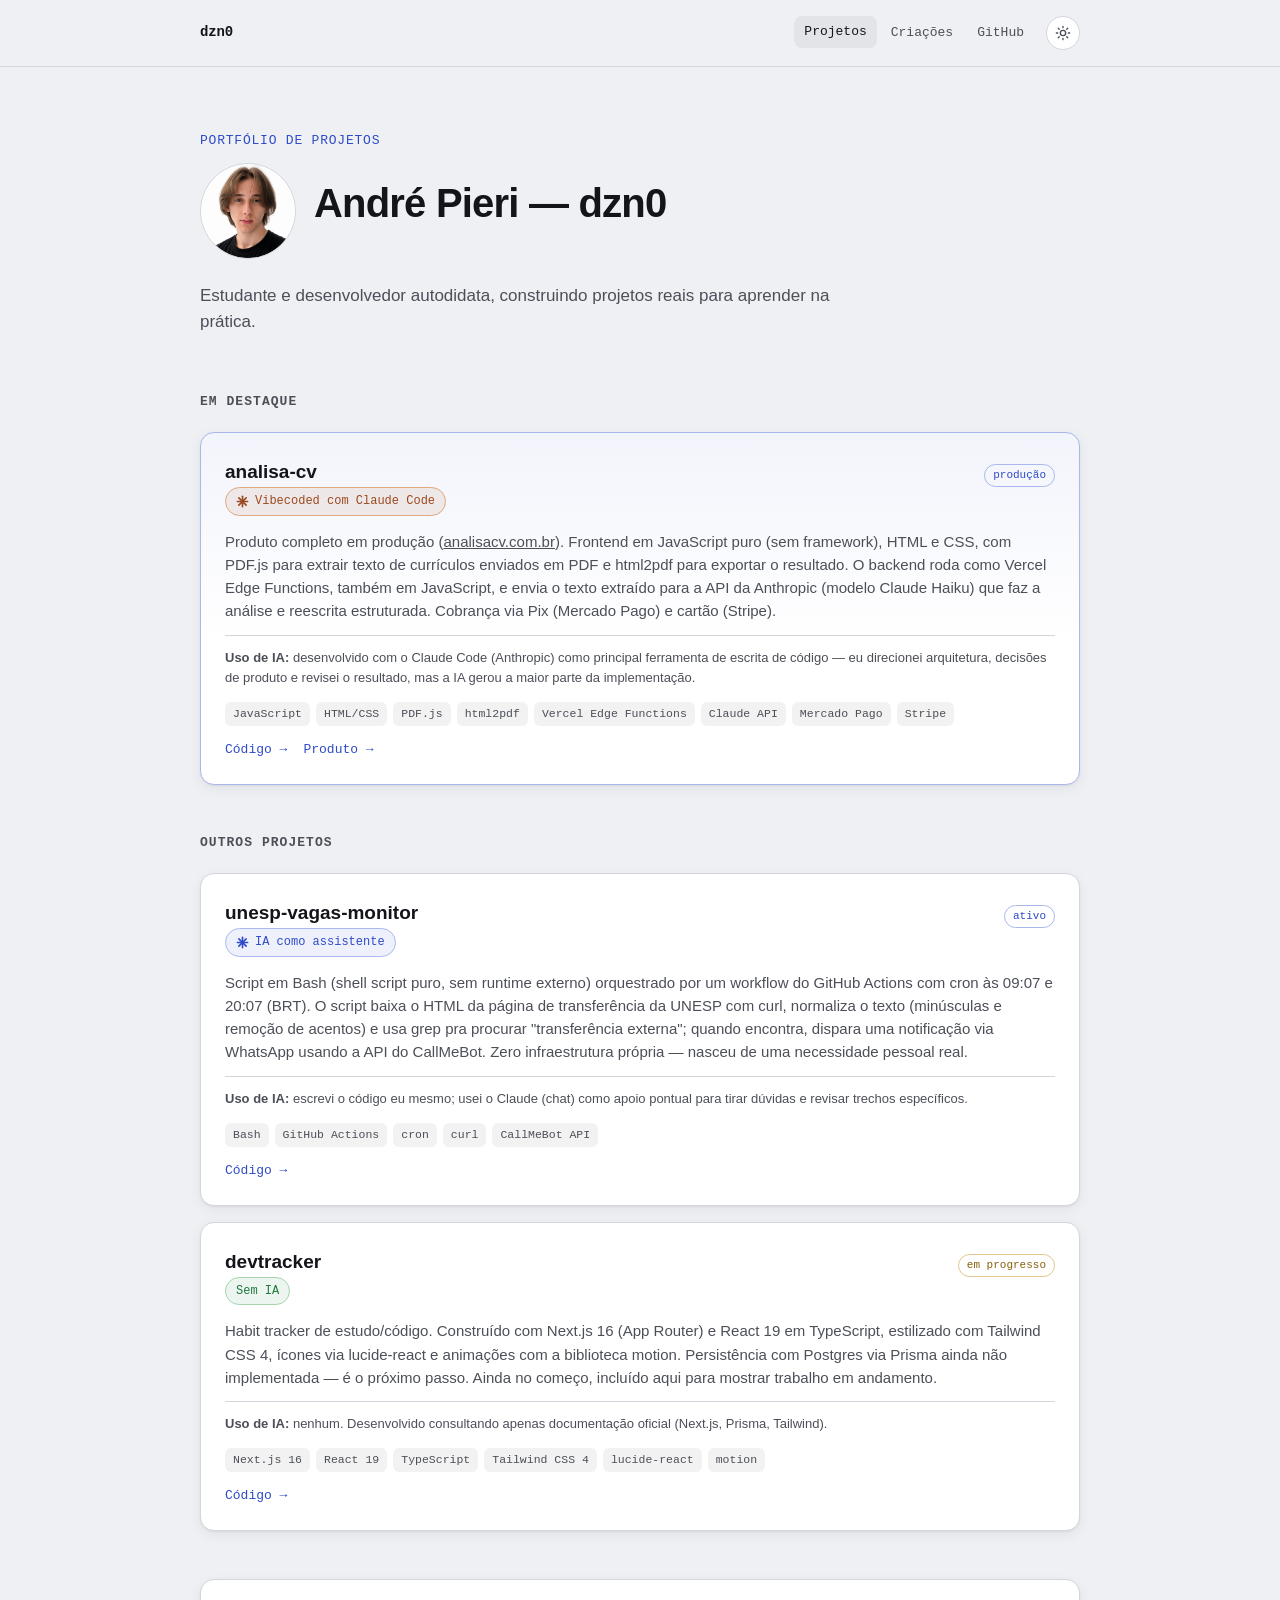
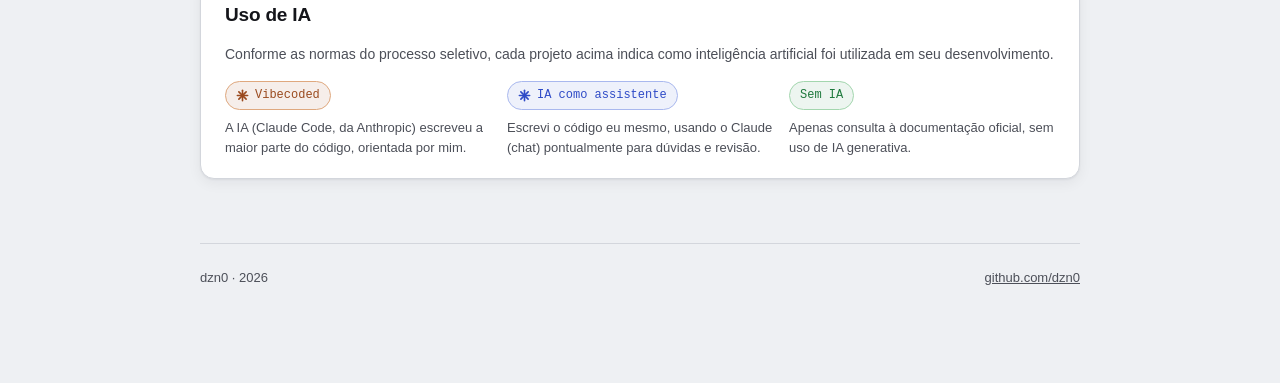
==== commit 4d6d58ac: "Update hero lede to a more personal introduction Co-Authored-By: Claude Sonnet 5 <noreply@anthropic." ====
--- a/index.html
+++ b/index.html
@@ -45,8 +45,8 @@
         <h1>André Pieri — dzn0</h1>
       </div>
       <p class="lede">
-        Projetos que resolvem problemas reais, do produto em produção ao script que
-        nasceu de uma necessidade pessoal.
+        Estudante e desenvolvedor autodidata, construindo projetos reais para
+        aprender na prática.
       </p>
     </header>
 
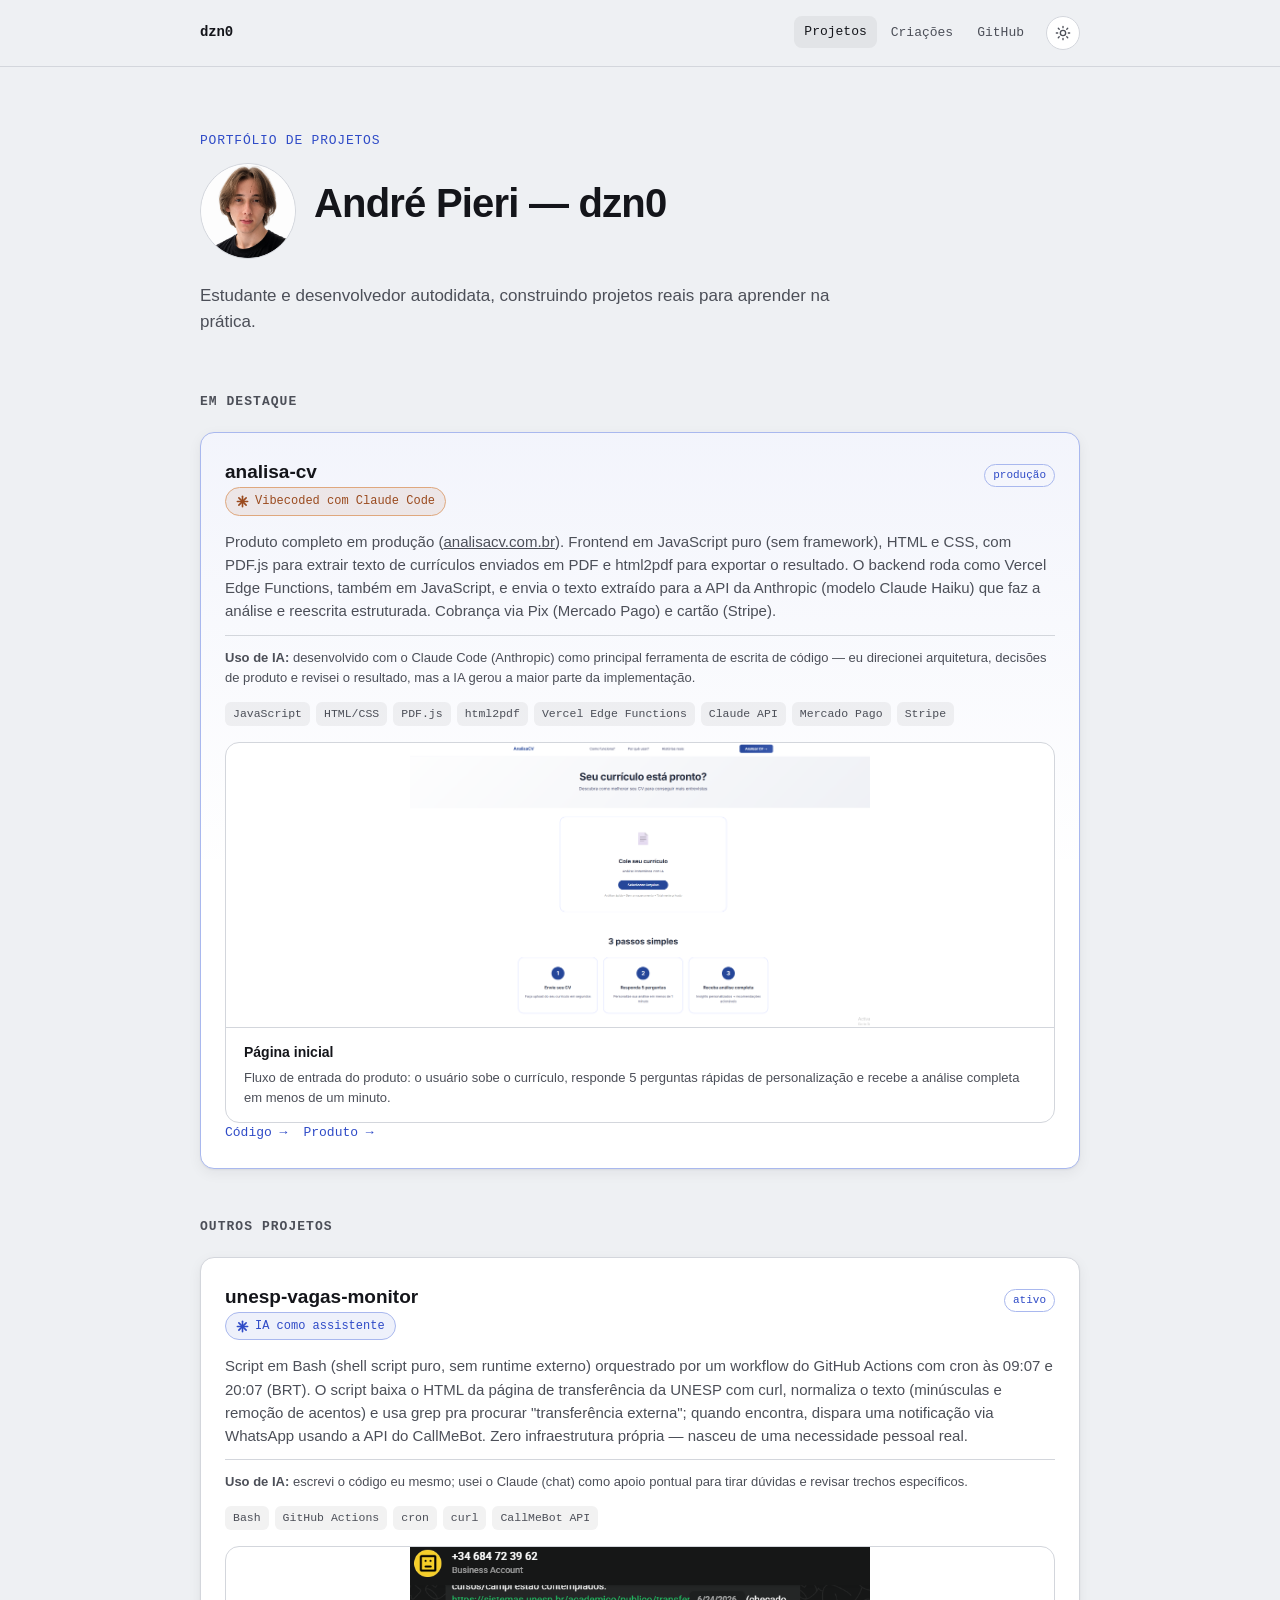
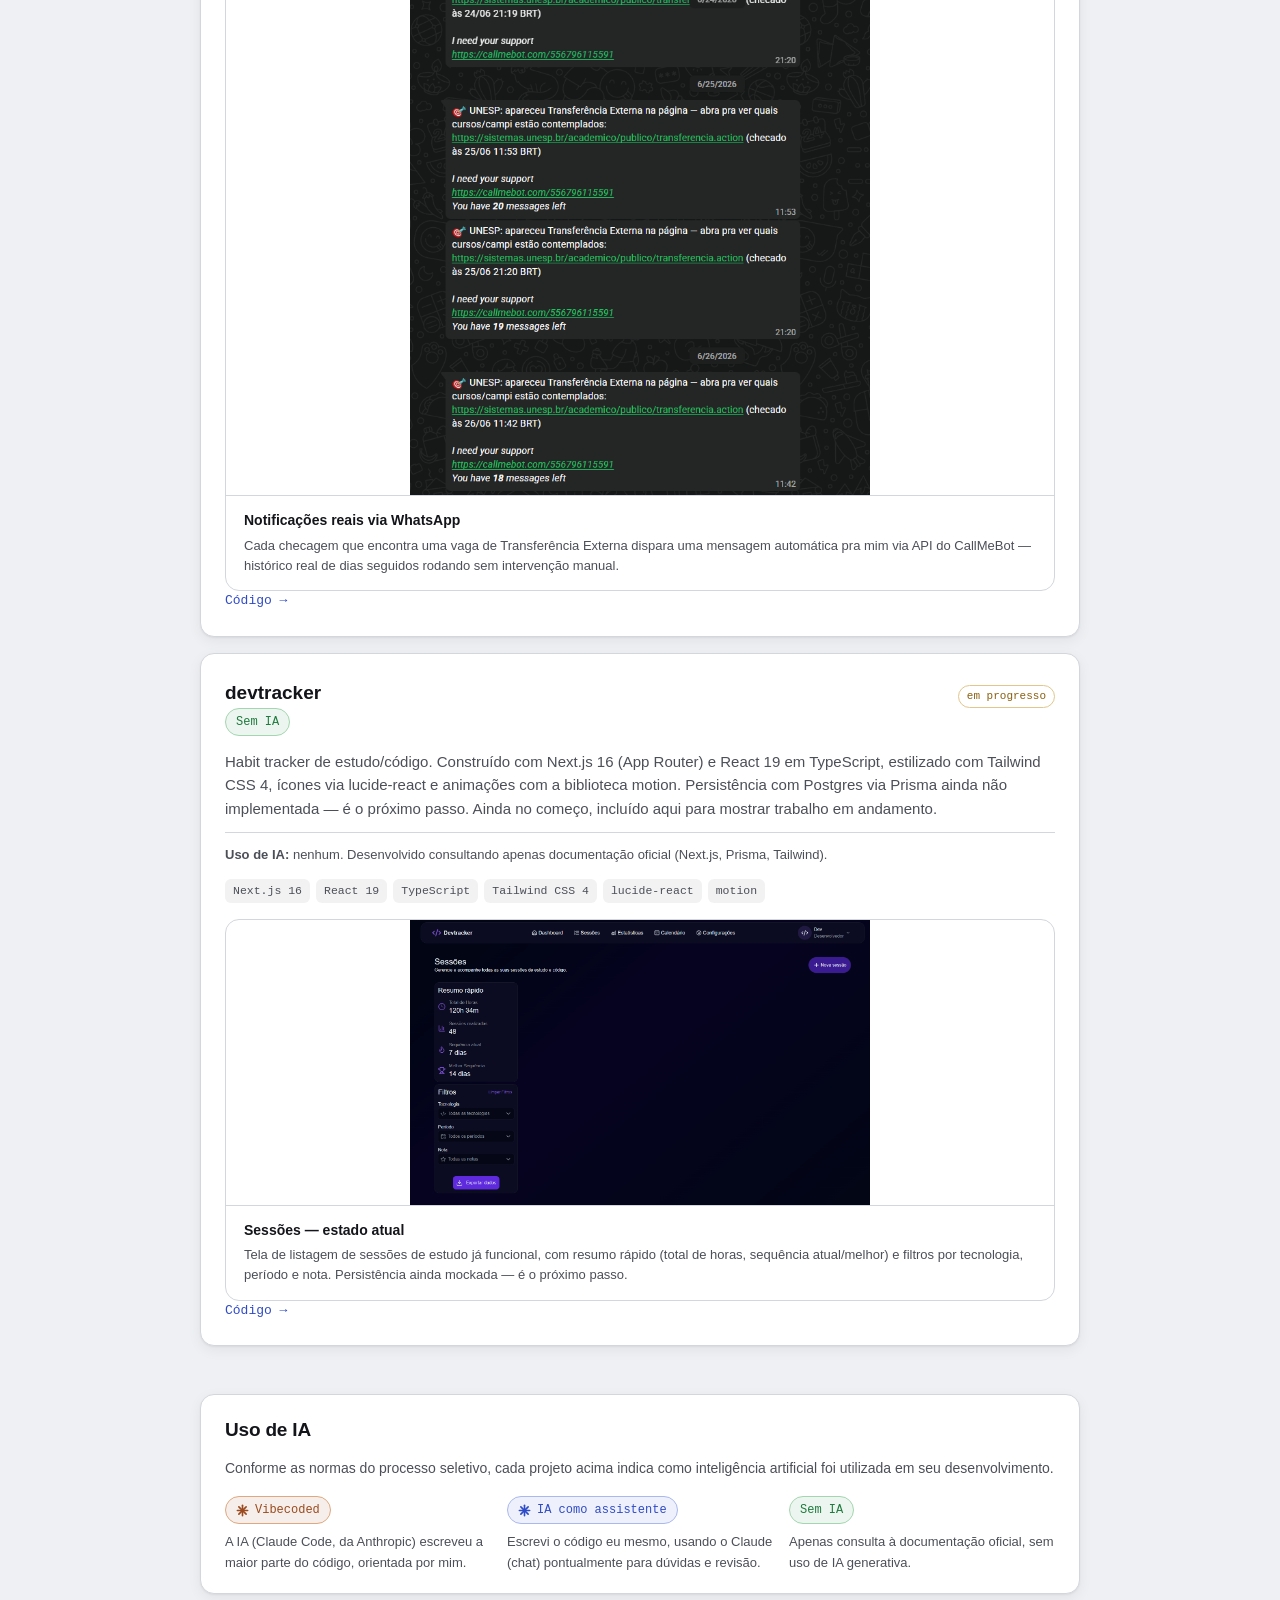
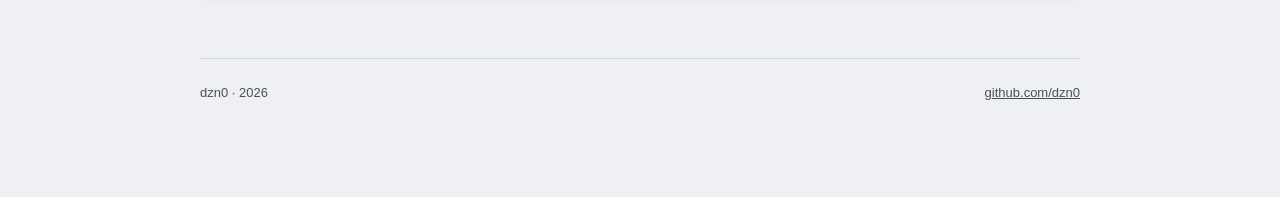
==== commit a5659581: "Add project screenshots to portfolio cards and Iris creation Adds shot-list galleries to analisa-cv," ====
--- a/index.html
+++ b/index.html
@@ -91,6 +91,19 @@
           <span>Mercado Pago</span>
           <span>Stripe</span>
         </div>
+        <div class="shot-list">
+          <figure>
+            <img src="assets/projects/analisa-cv/home.png" alt="Tela inicial do AnalisaCV, com o cartão de upload de currículo e os 3 passos do fluxo" />
+            <figcaption>
+              <strong>Página inicial</strong>
+              <span>
+                Fluxo de entrada do produto: o usuário sobe o currículo, responde 5
+                perguntas rápidas de personalização e recebe a análise completa em
+                menos de um minuto.
+              </span>
+            </figcaption>
+          </figure>
+        </div>
         <div class="card-links">
           <a href="https://github.com/dzn0/analisa-cv" target="_blank" rel="noopener">Código →</a>
           <a href="https://analisacv.com.br" target="_blank" rel="noopener">Produto →</a>
@@ -136,6 +149,19 @@
           <span>curl</span>
           <span>CallMeBot API</span>
         </div>
+        <div class="shot-list">
+          <figure>
+            <img src="assets/projects/unesp-vagas-monitor/notificacoes.png" alt="Histórico de notificações via WhatsApp avisando sobre novas Transferências Externas na UNESP" />
+            <figcaption>
+              <strong>Notificações reais via WhatsApp</strong>
+              <span>
+                Cada checagem que encontra uma vaga de Transferência Externa dispara
+                uma mensagem automática pra mim via API do CallMeBot — histórico real
+                de dias seguidos rodando sem intervenção manual.
+              </span>
+            </figcaption>
+          </figure>
+        </div>
         <div class="card-links">
           <a href="https://github.com/dzn0/unesp-vagas-monitor" target="_blank" rel="noopener">Código →</a>
         </div>
@@ -167,6 +193,19 @@
           <span>Tailwind CSS 4</span>
           <span>lucide-react</span>
           <span>motion</span>
+        </div>
+        <div class="shot-list">
+          <figure>
+            <img src="assets/projects/devtracker/sessoes.png" alt="Tela de Sessões do Devtracker, com resumo rápido (horas, sequência) e filtros por tecnologia, período e nota" />
+            <figcaption>
+              <strong>Sessões — estado atual</strong>
+              <span>
+                Tela de listagem de sessões de estudo já funcional, com resumo rápido
+                (total de horas, sequência atual/melhor) e filtros por tecnologia,
+                período e nota. Persistência ainda mockada — é o próximo passo.
+              </span>
+            </figcaption>
+          </figure>
         </div>
         <div class="card-links">
           <a href="https://github.com/dzn0/devtracker" target="_blank" rel="noopener">Código →</a>
@@ -218,5 +257,6 @@
     </footer>
   </div>
   <script src="assets/theme.js"></script>
+  <script src="assets/lightbox.js"></script>
 </body>
 </html>
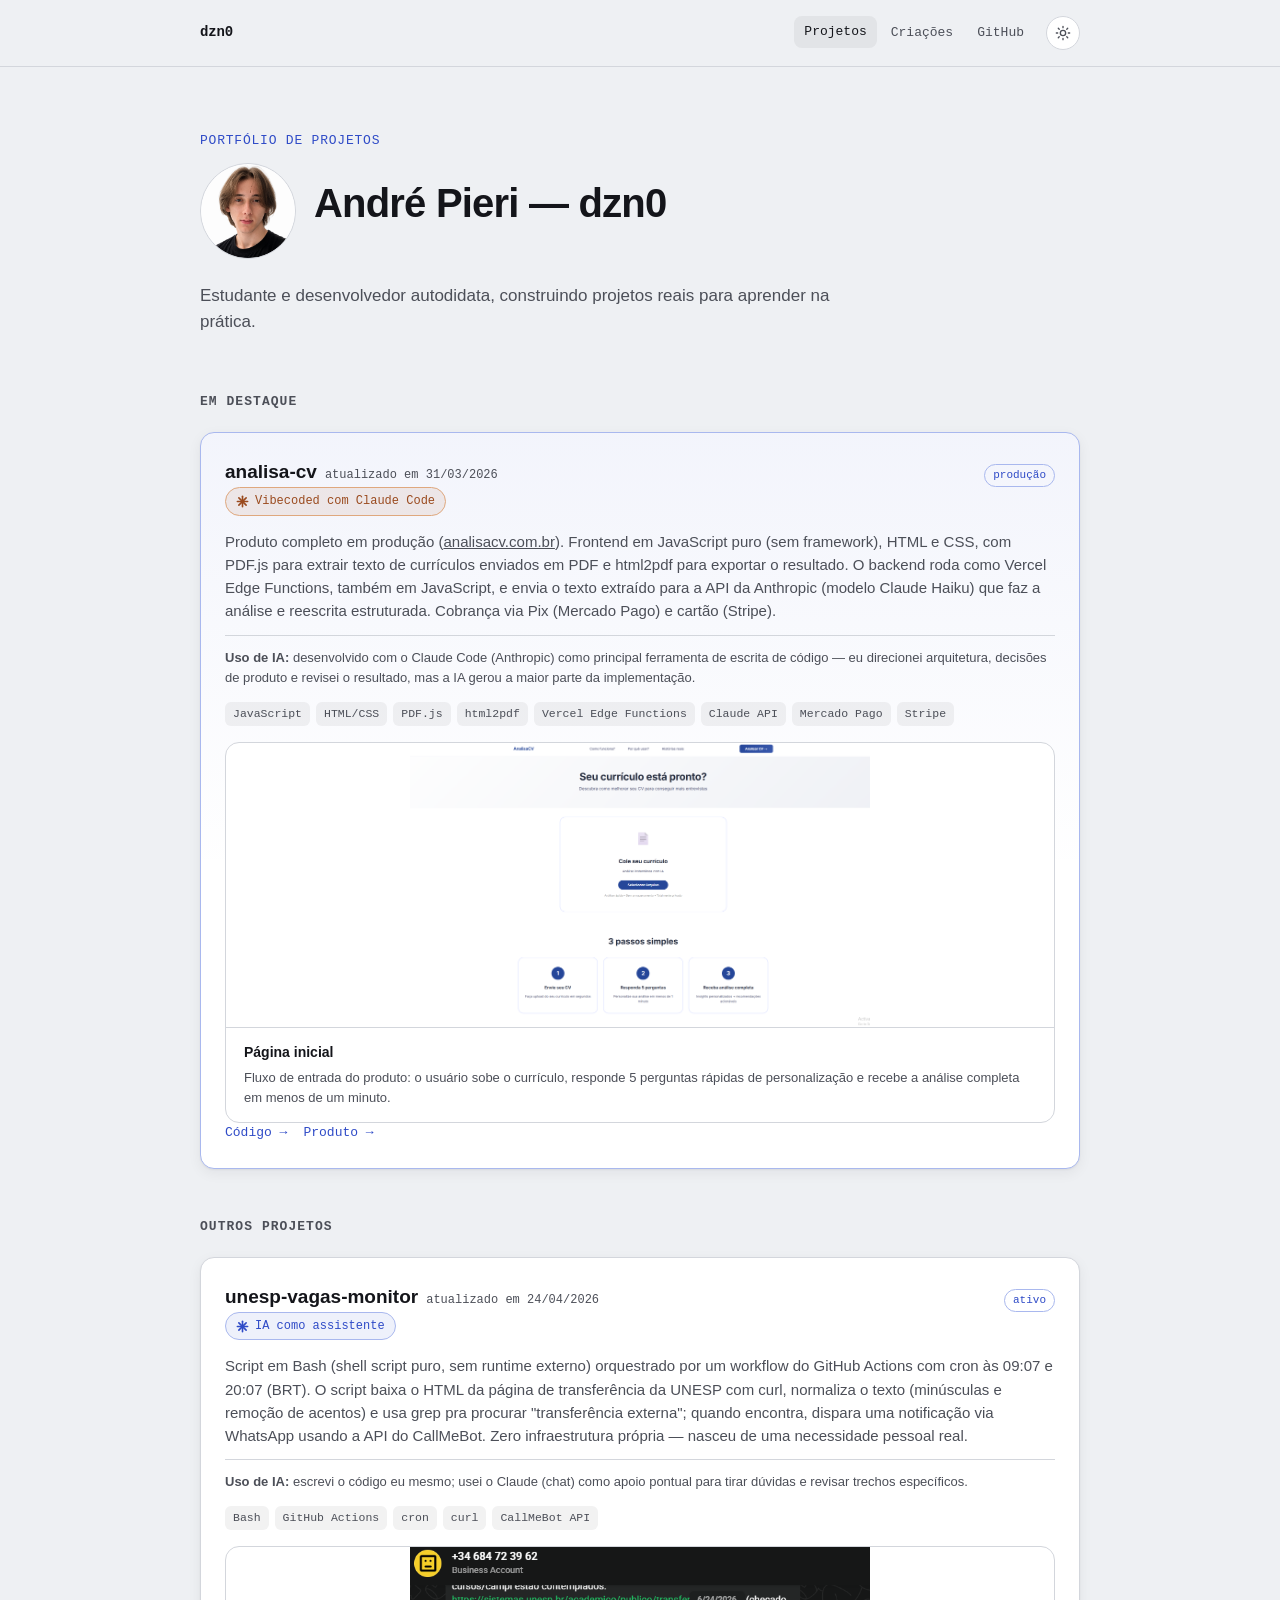
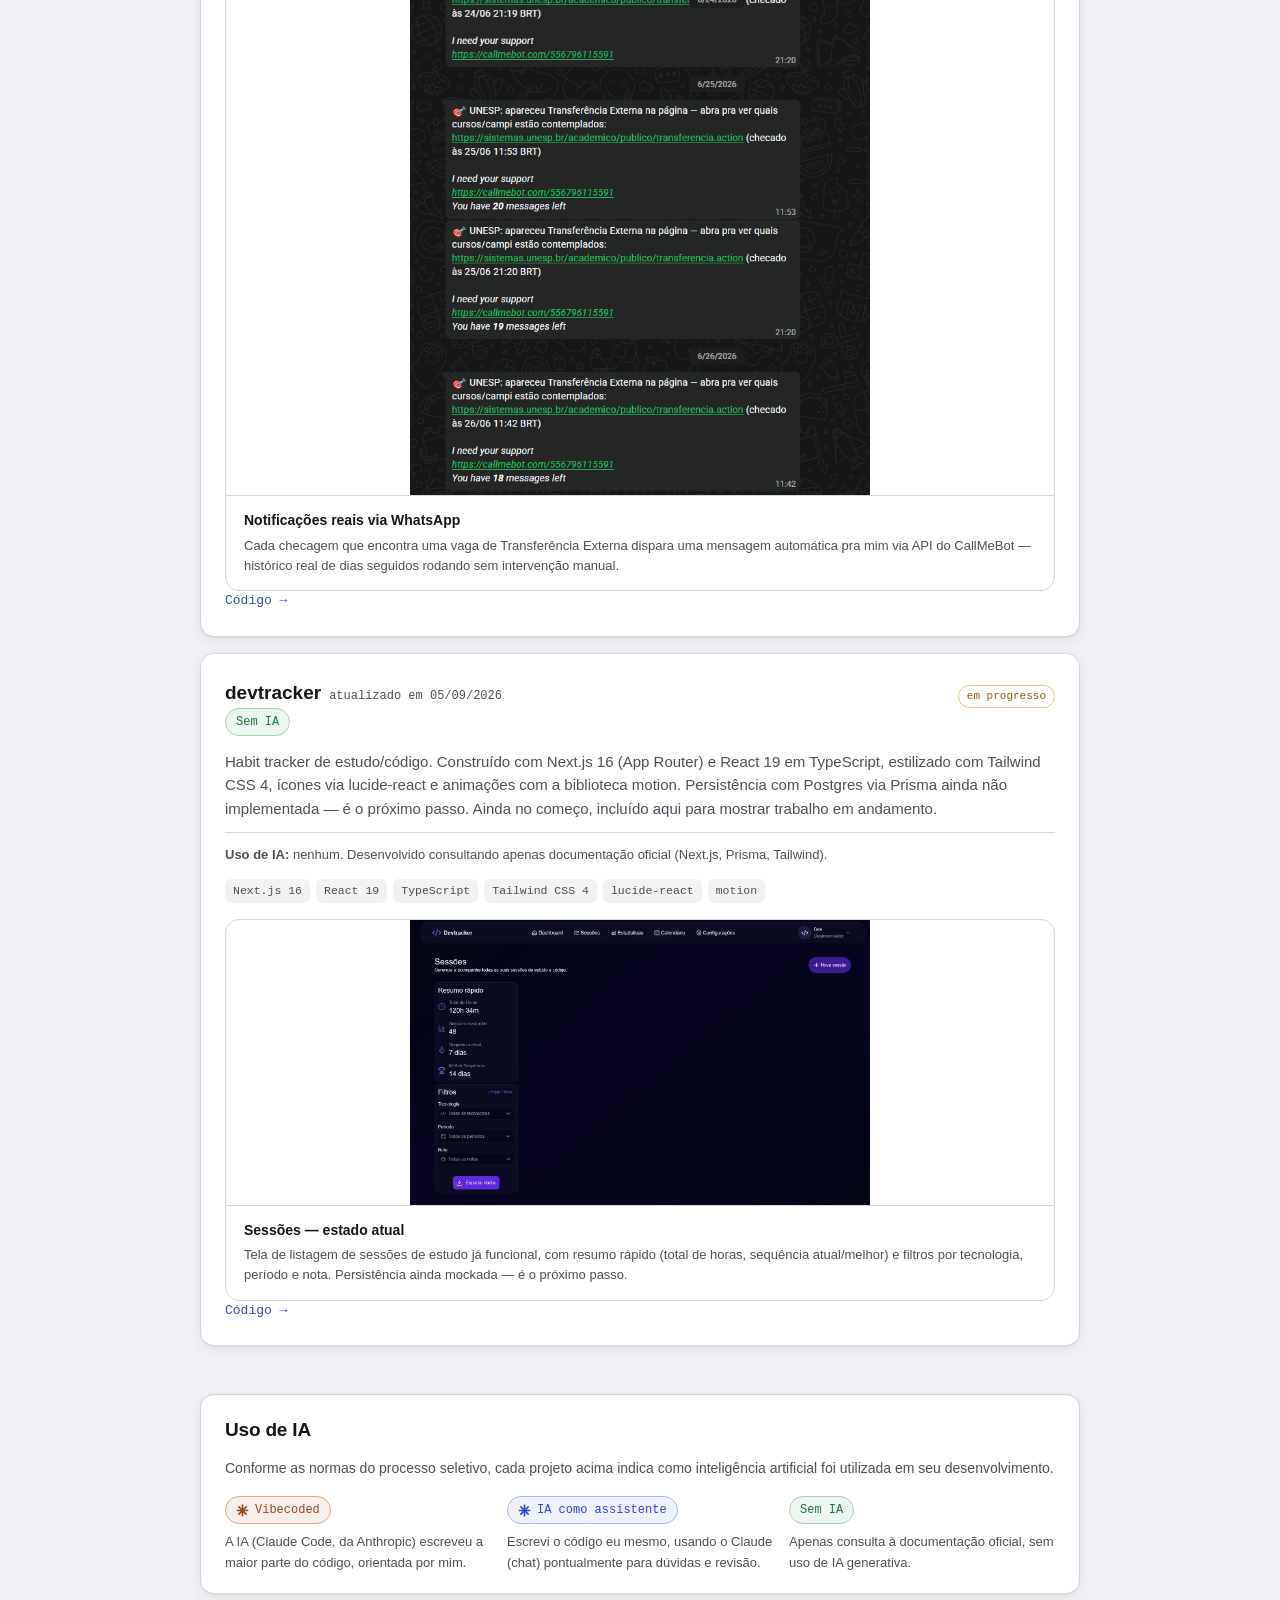
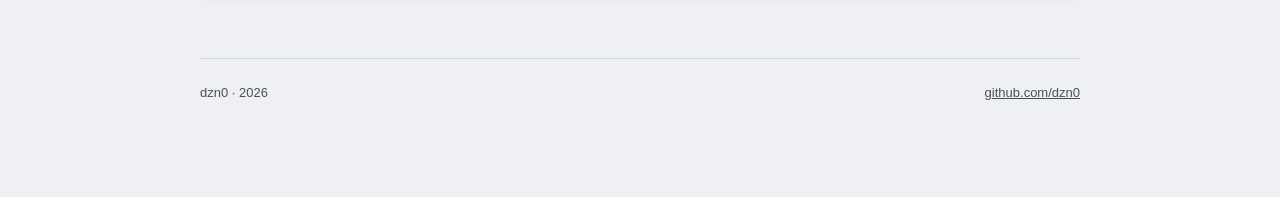
==== commit 1e66f8fe: "Show last-updated date next to each project/creation title Co-Authored-By: Claude Sonnet 5 <noreply@" ====
--- a/index.html
+++ b/index.html
@@ -54,7 +54,7 @@
       <h2>Em destaque</h2>
       <article class="card featured">
         <div class="card-top">
-          <h3><a href="https://github.com/dzn0/analisa-cv" target="_blank" rel="noopener">analisa-cv</a></h3>
+          <h3><a href="https://github.com/dzn0/analisa-cv" target="_blank" rel="noopener">analisa-cv</a><span class="updated-date">atualizado em 31/03/2026</span></h3>
           <span class="tag">produção</span>
         </div>
         <div class="card-top" style="margin-top:-8px; margin-bottom:14px;">
@@ -116,7 +116,7 @@
 
       <article class="card">
         <div class="card-top">
-          <h3><a href="https://github.com/dzn0/unesp-vagas-monitor" target="_blank" rel="noopener">unesp-vagas-monitor</a></h3>
+          <h3><a href="https://github.com/dzn0/unesp-vagas-monitor" target="_blank" rel="noopener">unesp-vagas-monitor</a><span class="updated-date">atualizado em 24/04/2026</span></h3>
           <span class="tag">ativo</span>
         </div>
         <div class="card-top" style="margin-top:-8px; margin-bottom:14px;">
@@ -169,7 +169,7 @@
 
       <article class="card">
         <div class="card-top">
-          <h3><a href="https://github.com/dzn0/devtracker" target="_blank" rel="noopener">devtracker</a></h3>
+          <h3><a href="https://github.com/dzn0/devtracker" target="_blank" rel="noopener">devtracker</a><span class="updated-date">atualizado em 05/09/2026</span></h3>
           <span class="tag wip">em progresso</span>
         </div>
         <div class="card-top" style="margin-top:-8px; margin-bottom:14px;">
--- a/assets/style.css
+++ b/assets/style.css
@@ -321,6 +321,15 @@
   border-color: var(--wip-border);
 }
 
+.updated-date {
+  font-family: var(--mono);
+  font-size: 12px;
+  font-weight: 400;
+  color: var(--text-dim);
+  margin-left: 8px;
+  white-space: nowrap;
+}
+
 .card p {
   color: var(--text-dim);
   margin: 0 0 12px;
